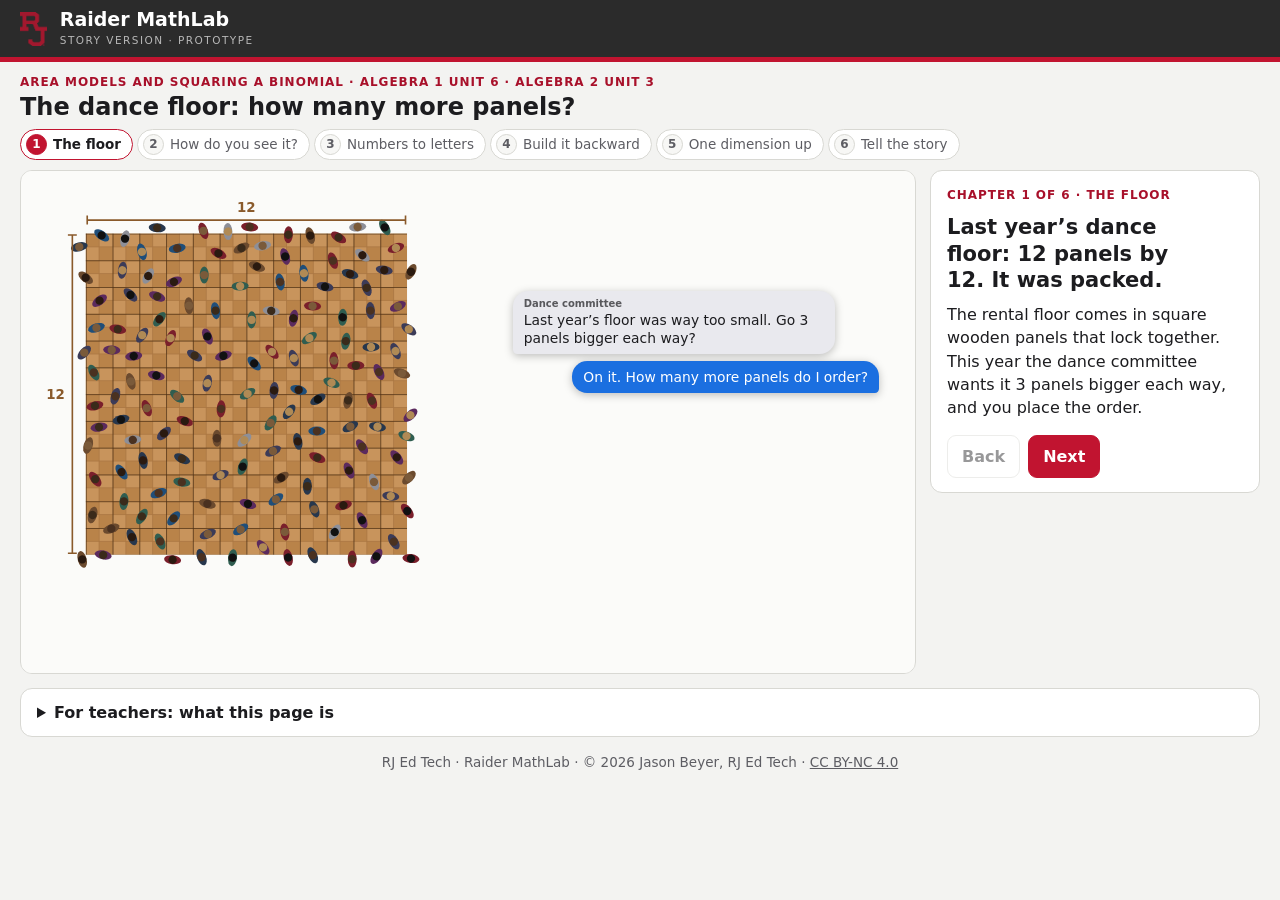
==== areamodel-story.html @ a3653771 "Add story-version pilots: Pond day and The dance floor Two standalone pages beside the current tools" ====
<!DOCTYPE html>
<html lang="en">
<head>
<meta charset="utf-8">
<meta name="viewport" content="width=device-width, initial-scale=1">
<title>Dance Floor Story</title>
<style>
:root{
  /* Layout: one 16:9 picture that fills the screen, a narrow story column beside it.
     The picture carries the lesson; everything around it stays quiet. */
  --bg:#f3f3f1; --card:#ffffff; --card2:#f7f7f5; --fg:#1c1c1f; --muted:#5d5d63; --line:#d8d8d3;
  --rj:#C11430; --rj-ink:#a8102a; --focus:#1f6feb; --good:#1b7339;
  --paper:#fbfbf9; --grid:#e6e6e0; --axis:#6b6b72; --future:#eceeeb;
  --curve:#C11430; --slide:#1b5fc4; --stretch:#b45309; --guess:#a8178f; --ghost:#85858d;
  --dot:#12344d; --dotfill:#bfe3f2; --strip:#e9eef7;
  --font:"Segoe UI",system-ui,-apple-system,Roboto,"Helvetica Neue",Arial,sans-serif;
  --math:"Cambria Math","STIX Two Math","Latin Modern Math",Cambria,Georgia,serif;
}
@media (prefers-color-scheme: dark){
  :root:not([data-theme="light"]){
    color-scheme:dark;
    --bg:#15161a; --card:#1d1f24; --card2:#24272d; --fg:#ececef; --muted:#a2a2aa; --line:#353840;
    --rj-ink:#ed516a; --focus:#6ea8ff; --good:#5cc27f;
    --paper:#191b20; --grid:#2b2e35; --axis:#9a9aa2; --future:#22262c;
    --curve:#ed516a; --slide:#6ea8ff; --stretch:#f2a94c; --guess:#ec74da; --ghost:#8d8d96;
    --dot:#d6ebf4; --dotfill:#2a6f8f; --strip:#1f2a3b;
  }
}
:root[data-theme="dark"]{
  color-scheme:dark;
  --bg:#15161a; --card:#1d1f24; --card2:#24272d; --fg:#ececef; --muted:#a2a2aa; --line:#353840;
  --rj-ink:#ed516a; --focus:#6ea8ff; --good:#5cc27f;
  --paper:#191b20; --grid:#2b2e35; --axis:#9a9aa2; --future:#22262c;
  --curve:#ed516a; --slide:#6ea8ff; --stretch:#f2a94c; --guess:#ec74da; --ghost:#8d8d96;
  --dot:#d6ebf4; --dotfill:#2a6f8f; --strip:#1f2a3b;
}
*{box-sizing:border-box}
[hidden]{display:none!important}
html,body{margin:0}
body{background:var(--bg);color:var(--fg);font:16px/1.45 var(--font);-webkit-text-size-adjust:100%}
button,input,select,textarea{font:inherit;color:inherit}
:focus-visible{outline:3px solid var(--focus);outline-offset:2px}

.mast{background:#2b2b2b;border-bottom:5px solid var(--rj);color:#fff}
.mast-in{max-width:1560px;margin:0 auto;padding:9px 20px;display:flex;align-items:center;gap:13px}
.rjmark{height:34px;width:auto;display:block}
.mast h1{font-size:19px;line-height:1.1;margin:0;font-weight:700}
.mast .tag{margin:3px 0 0;color:#b8b8b8;font-size:10.5px;letter-spacing:.14em;text-transform:uppercase}

.wrap{max-width:1560px;margin:0 auto;padding:12px 20px 40px}
.head{display:flex;flex-wrap:wrap;align-items:flex-end;justify-content:space-between;gap:8px 24px;margin-bottom:10px}
.eyebrow{margin:0;color:var(--rj-ink);font-size:12px;font-weight:700;letter-spacing:.08em;text-transform:uppercase}
.head h2{margin:2px 0 0;font-size:24px;line-height:1.15;text-wrap:balance}
.chs{list-style:none;margin:0;padding:0;display:flex;flex-wrap:wrap;gap:4px}
.chs button{border:1px solid var(--line);background:var(--card);border-radius:999px;padding:4px 11px 4px 5px;font-size:13.5px;color:var(--muted);cursor:pointer;display:flex;align-items:center;gap:6px}
.chs button .n{display:inline-grid;place-items:center;width:21px;height:21px;border-radius:50%;background:var(--card2);border:1px solid var(--line);font-size:12px;font-weight:700;font-variant-numeric:tabular-nums}
.chs button.done{color:var(--fg)}
.chs button.done .n{background:var(--fg);color:var(--card);border-color:var(--fg)}
.chs button.on{border-color:var(--rj);color:var(--fg);font-weight:700}
.chs button.on .n{background:var(--rj);border-color:var(--rj);color:#fff}

.lay{display:grid;grid-template-columns:minmax(0,1fr) 330px;gap:14px;align-items:start}
.stage{position:relative;container-type:inline-size;aspect-ratio:16/9;width:100%;justify-self:center;background:var(--paper);border:1px solid var(--line);border-radius:12px;overflow:hidden}
#svg{display:block;width:100%;height:100%;font-family:var(--font);user-select:none;-webkit-user-select:none}

.panel{background:var(--card);border:1px solid var(--line);border-radius:12px;padding:16px 16px 14px;display:flex;flex-direction:column;gap:10px;min-height:300px}
.kicker{margin:0;font-size:12px;font-weight:700;letter-spacing:.08em;text-transform:uppercase;color:var(--rj-ink)}
.cap{margin:0;font-size:21px;line-height:1.25;font-weight:700;text-wrap:balance}
.sub{margin:0;font-size:16px;color:var(--fg)}
.sub q{quotes:"\201C" "\201D";font-style:italic}
.sub .term{font-weight:700}
.muted{color:var(--muted)}
.room{margin:0;font-size:14px;color:var(--muted);border-top:1px dashed var(--line);padding-top:9px}
.room b{color:var(--fg)}
.ctl{display:flex;flex-wrap:wrap;gap:8px;align-items:center}
.nav{display:flex;gap:8px;margin-top:auto;padding-top:6px}
.btn{border:1px solid var(--line);background:var(--card);border-radius:9px;padding:9px 14px;font-weight:600;cursor:pointer;min-height:42px}
.btn:hover{border-color:var(--muted)}
.btn.primary{background:var(--rj);border-color:var(--rj);color:#fff}
.btn.primary:hover{background:#a8102a}
.btn[disabled]{opacity:.45;cursor:default}
.btn.sm{padding:6px 11px;min-height:36px;font-size:14.5px;font-weight:500}
.btn.pick{display:flex;align-items:center;gap:8px;text-align:left}
.btn.pick.on{border-color:var(--fg);box-shadow:inset 0 0 0 1px var(--fg)}
.btn.pick .ck{color:var(--good);font-weight:700}
.btn.shape{flex-direction:column;gap:2px;padding:7px 9px;font-size:13.5px;font-weight:500;min-width:88px;align-items:center}
.btn.shape svg{width:54px;height:34px;display:block}
.btn.shape svg path{fill:none;stroke:var(--fg);stroke-width:2.4;stroke-linecap:round;stroke-linejoin:round}
.btn.shape.bad{opacity:.55}
.btn.shape.good{border-color:var(--good);box-shadow:inset 0 0 0 1px var(--good)}
.ans{display:flex;gap:8px;align-items:center;flex-wrap:wrap}
.ans input{width:104px;padding:9px 10px;border:1px solid var(--line);border-radius:9px;background:var(--card2);font-size:18px;font-variant-numeric:tabular-nums}
.fb{margin:0;font-weight:600}
.fb.ok{color:var(--good)} .fb.no{color:var(--rj-ink)}
.chips{display:flex;flex-direction:column;gap:5px;margin:0;padding:0;list-style:none;font-size:15px;font-variant-numeric:tabular-nums}
.chips li{display:flex;align-items:center;gap:8px}
.chips i{width:12px;height:12px;border-radius:50%;flex:none}
.chips b{margin-left:auto}

.eq{position:absolute;right:2.2%;top:3.4%;background:var(--card);border:1px solid var(--line);border-radius:12px;padding:.5em .9em .45em;box-shadow:0 2px 10px rgba(0,0,0,.08);font-size:clamp(15px,2.05cqw,32px);max-width:44%}
.eq .f{font-family:var(--math);font-size:1.5em;line-height:1.3;white-space:nowrap;font-variant-numeric:tabular-nums}
.eq .f i{font-style:italic}
.eq .f b{font-weight:700;font-style:normal}
.eq .ph{color:var(--slide)} .eq .pa{color:var(--stretch)} .eq .pk{color:var(--guess)}
.eq .rad{position:relative;display:inline-block;padding-left:.62em;margin-left:.1em}
.eq .rs{position:absolute;left:0;top:0;width:.66em;height:100%;overflow:visible}
.eq .ri{display:inline-block;border-top:.07em solid currentColor;padding:.05em .14em 0 .1em;line-height:1.12}
.eq .lg{display:flex;flex-wrap:wrap;gap:.2em .9em;font-size:.56em;font-weight:600;margin-top:.15em}
.eq .lg span{display:flex;align-items:center;gap:.4em}
.eq .lg i{width:.75em;height:.75em;border-radius:2px;display:block}

.chat{position:absolute;left:24%;top:5%;width:38%;display:flex;flex-direction:column;gap:.5em;font-size:clamp(13px,1.55cqw,22px)}
.chat p{margin:0;padding:.5em .8em;border-radius:1.1em;max-width:88%;line-height:1.3;box-shadow:0 2px 8px rgba(0,0,0,.25)}
.chat .them{background:#e9e9ee;color:#1c1c1f;align-self:flex-start;border-bottom-left-radius:.3em}
.chat .you{background:#1b6fe0;color:#fff;align-self:flex-end;border-bottom-right-radius:.3em}
.chat small{display:block;font-size:.72em;opacity:.7;font-weight:600}

/* picture */
.paper{fill:var(--paper)}
.grid line{stroke:var(--grid);stroke-width:1}
.axis{stroke:var(--axis);stroke-width:2;fill:none}
.future{fill:var(--future)}
.t{fill:var(--fg)} .tm{fill:var(--muted)} .tb{font-weight:700}
.f12{font-size:calc(12px*var(--k))} .f13{font-size:calc(13px*var(--k))} .f14{font-size:calc(14px*var(--k))}
.f15{font-size:calc(15px*var(--k))} .f16{font-size:calc(16px*var(--k))} .f18{font-size:calc(18px*var(--k))}
.f20{font-size:calc(20px*var(--k))} .f24{font-size:calc(24px*var(--k))}
.num{font-variant-numeric:tabular-nums}
.need{stroke:var(--fg);stroke-width:2;stroke-dasharray:9 7;fill:none}
.curve{fill:none;stroke:var(--curve);stroke-width:4.5;stroke-linecap:round;stroke-linejoin:round}
.ghostc{fill:none;stroke:var(--ghost);stroke-width:2.5;stroke-dasharray:3 7;stroke-linecap:round}
.user{fill:none;stroke:var(--guess);stroke-width:4;stroke-linecap:round;stroke-linejoin:round}
.user.dim{stroke-width:3;stroke-dasharray:2 8}
.rulerl{fill:none;stroke:var(--fg);stroke-width:2.5;stroke-dasharray:10 6}
.c-slide{stroke:var(--slide);fill:var(--slide)} .c-stretch{stroke:var(--stretch);fill:var(--stretch)}
.c-curve{stroke:var(--curve);fill:var(--curve)} .c-guess{stroke:var(--guess);fill:var(--guess)} .c-fg{stroke:var(--fg);fill:var(--fg)}
.c-good{stroke:var(--good);fill:var(--good)} .c-ghost{stroke:var(--ghost);fill:var(--ghost)}
.nofill{fill:none} .nostroke{stroke:none}
.halo{paint-order:stroke;stroke:var(--paper);stroke-width:5px;stroke-linejoin:round}
.dot{fill:var(--dotfill);stroke:var(--dot);stroke-width:3}
.strip{fill:var(--strip);stroke:var(--slide);stroke-width:1.5}
.core{fill:#cfeaf6;stroke:#5fa3c2;stroke-width:2}
.boxbg{fill:var(--card);stroke:var(--line);stroke-width:1.5}
.handle{cursor:grab;touch-action:none}
.handle:active{cursor:grabbing}
.handle .hit{fill:transparent}
.handle .knob{stroke:#fff;stroke-width:3}
.handle .gl{fill:none;stroke:#fff;stroke-width:2.6;stroke-linecap:round;stroke-linejoin:round}
.handle .pulse{fill:none;stroke-width:3;opacity:.55;transform-box:fill-box;transform-origin:center;animation:pulse 1.6s ease-out infinite}
.handle.used .pulse{display:none}
.handle:focus-visible{outline:none}
.handle:focus-visible .knob{stroke:var(--focus);stroke-width:5}
@keyframes pulse{from{transform:scale(.7);opacity:.7}to{transform:scale(1.9);opacity:0}}
#drawPad{fill:transparent;touch-action:none;cursor:crosshair}
@media (prefers-reduced-motion: reduce){.handle .pulse{animation:none}}

.story{margin-top:14px;background:var(--card);border:1px solid var(--line);border-radius:12px;padding:16px}
.story h3{margin:0 0 4px;font-size:20px}
.story .lead{margin:0 0 12px;color:var(--muted)}
.frames{display:grid;grid-template-columns:repeat(4,minmax(0,1fr));gap:12px}
.frame{border:1px solid var(--line);border-radius:10px;background:var(--card2);padding:10px;display:flex;flex-direction:column;gap:8px}
.frame svg{width:100%;height:auto;display:block;background:var(--paper);border-radius:6px;border:1px solid var(--line)}
.frame p{margin:0;font-size:16px;line-height:1.9}
.frame .no{font-size:12px;font-weight:700;letter-spacing:.08em;text-transform:uppercase;color:var(--rj-ink);line-height:1.2}
.frame select,.frame input{border:0;border-bottom:2px solid var(--muted);background:transparent;padding:1px 4px;border-radius:4px 4px 0 0;max-width:100%}
.frame select{padding-right:2px}
.frame input[type=text]{width:100%}
.frame input.n{width:4.2em;text-align:center;font-variant-numeric:tabular-nums}
.frame .okk{border-bottom-color:var(--good)}
.last{margin:12px 0 0;font-size:16px;line-height:1.9}
.last input{border:0;border-bottom:2px solid var(--muted);background:transparent;padding:1px 4px;width:min(100%,30em)}
.last select{border:0;border-bottom:2px solid var(--muted);background:transparent;padding:1px 4px}
.srow{display:flex;flex-wrap:wrap;gap:10px;align-items:center;margin-top:14px}
#copyOut{width:100%;min-height:150px;margin-top:10px;border:1px solid var(--line);border-radius:8px;background:var(--card2);padding:10px;font-size:15px}

.turn{display:none;margin:8px 0 0;font-size:14px;color:var(--muted)}
.teach{margin-top:14px;background:var(--card);border:1px solid var(--line);border-radius:12px;padding:12px 16px}
.teach summary{font-weight:700;cursor:pointer}
.teach h4{margin:14px 0 4px;font-size:16px}
.teach p,.teach li{max-width:72ch}
.teach ul{margin:4px 0;padding-left:20px}
.foot{margin:16px 0 0;color:var(--muted);font-size:13.5px;text-align:center}
.foot a{color:inherit}

@media (max-width:1020px){
  .lay{grid-template-columns:1fr}
  .panel{min-height:0}
  .frames{grid-template-columns:repeat(2,minmax(0,1fr))}
}
@media (max-width:640px){
  .wrap{padding:10px 16px 32px}
  .head h2{font-size:20px}
  .chs button{padding:3px} .chs button .l{display:none}
  .cap{font-size:19px}
  .frames{grid-template-columns:1fr}
  .eq{right:1.5%;top:2.5%;font-size:clamp(9px,2.7cqw,20px);padding:.35em .6em;max-width:60%}
  .turn{display:block!important}
  .chat{left:20%;width:62%;font-size:13px}
}

:root{--violet:#6d4bd1;--wood:#8a5a2b}
@media (prefers-color-scheme: dark){:root:not([data-theme="light"]){--violet:#a892ff;--wood:#dba76d}}
:root[data-theme="dark"]{--violet:#a892ff;--wood:#dba76d}
.c-wood{stroke:var(--wood);fill:var(--wood)}
.sw{width:40px;height:40px;border-radius:10px;border:2px solid var(--line);cursor:pointer;padding:0}
.sw.on{outline:3px solid var(--fg);outline-offset:2px}
.miss{list-style:none;margin:0;padding:0;display:flex;flex-direction:column;gap:7px}
.miss li{display:flex;gap:9px;align-items:flex-start}
.miss li.done{color:var(--muted)} .miss li.now{font-weight:700}
.miss .bx{width:21px;height:21px;border:2px solid var(--muted);border-radius:5px;flex:none;display:grid;place-items:center;font-size:14px;font-weight:700;color:var(--good);margin-top:1px}
.eq .f2{font-family:var(--math);font-size:1.02em;color:var(--muted);white-space:nowrap;margin-top:.1em;font-variant-numeric:tabular-nums}
.eq .f2 b{font-weight:700}
.eq button.term{font:inherit;background:none;border:0;border-bottom:.08em dashed currentColor;padding:0 .06em;cursor:pointer;border-radius:.15em}
.eq button.term.on{background:color-mix(in srgb,currentColor 20%,transparent)}
.eq .c1{color:var(--slide)} .eq .c2{color:var(--stretch)} .eq .c3{color:var(--good)} .eq .c4{color:var(--violet)} .eq .cw{color:var(--wood)}
.eq sup{font-size:.62em}
.rng{width:100%;display:block;margin-top:4px}
.ans label{display:flex;align-items:center;gap:8px}
[data-p]{cursor:pointer}
.chat{left:55%;width:41%;top:24%}
@media (max-width:640px){.chat{left:30%;width:66%;top:4%}}
</style>
</head>
<body>
<header class="mast"><div class="mast-in">
  <img class="rjmark" alt="RJ" src="[data-uri]">
  <div><h1>Raider MathLab</h1><p class="tag">Story version · prototype</p></div>
</div></header>
<main class="wrap">
  <div class="head">
    <div>
      <p class="eyebrow">Area models and squaring a binomial · Algebra 1 Unit 6 · Algebra 2 Unit 3</p>
      <h2>The dance floor: how many more panels?</h2>
    </div>
    <ol class="chs" id="chs" aria-label="Chapters"></ol>
  </div>
  <div class="lay" id="lay">
    <div class="stage" id="stage">
      <svg id="svg" viewBox="0 0 1200 675" style="--k:1" role="img" aria-label="A square dance floor made of panels, seen from above. It grows, and you color, cut and rebuild it."></svg>
      <div class="eq" id="eq" hidden></div>
      <div class="chat" id="chat" hidden></div>
    </div>
    <aside class="panel" id="panel" aria-live="polite"></aside>
  </div>
  <p class="turn">Built for a laptop or a projector. On a phone, turn it sideways for a bigger picture.</p>
  <section class="story" id="story" hidden></section>
  <details class="teach">
    <summary>For teachers: what this page is</summary>
    <h4>One idea, shown</h4>
    <p>A prototype of a different way to build a MathLab tool. It covers one idea: a squared binomial is a real square made of four pieces, (<i>x</i> + <i>a</i>)&sup2; = <i>x</i>&sup2; + 2<i>ax</i> + <i>a</i>&sup2;. It is meant to sit beside your lesson, before or after it. It does not replace the lesson.</p>
    <h4>What students do</h4>
    <ul>
      <li><b>Guess, and see the guess on the floor.</b> An order of 9 covers only the corner.</li>
      <li><b>Count it their own way.</b> They color the gap in chunks and the page writes their number sentence. Then they see four other colorings of the same gap. It is a version of the well-known border problem, set on a dance floor.</li>
      <li><b>Move the picture, watch the equation.</b> They drag <i>x</i> and <i>a</i>; every term in the formula is a piece they can tap.</li>
      <li><b>Build it backward.</b> They drag six strips onto a square, find the hole, and complete the square.</li>
      <li><b>One dimension up.</b> They pull apart (<i>x</i> + <i>a</i>)&sup3; and count 1, 3, 3, 1.</li>
      <li><b>Tell the story</b> and copy it into Canvas.</li>
    </ul>
    <h4>Ways to use it</h4>
    <ul>
      <li><b>Projected:</b> the chapter buttons jump anywhere. The "In class" lines are short prompts for the room.</li>
      <li><b>On laptops:</b> about 12 minutes, alone or in pairs.</li>
      <li><b>Homework or catching up:</b> students paste their story into a Canvas text entry.</li>
    </ul>
    <h4>What it leaves out</h4>
    <p>Unequal growth, (<i>x</i> + <i>a</i>)(<i>x</i> + <i>b</i>), negative terms, and factoring trinomials that are not perfect squares. The floor is counted in panels, so there are no prices or measurements to check. The current tool covers those: <a href="https://rjedtech.github.io/Raider-MathLab/#areamodel">rjedtech.github.io/Raider-MathLab/#areamodel</a>.</p>
  </details>
  <p class="foot">RJ Ed Tech · Raider MathLab · &copy; 2026 Jason Beyer, RJ Ed Tech · <a href="https://creativecommons.org/licenses/by-nc/4.0/">CC BY-NC 4.0</a></p>
</main>
<script>
(function(){
'use strict';
/* ---------- helpers ---------- */
const $=id=>document.getElementById(id);
const svg=$('svg'),stage=$('stage'),panel=$('panel'),eqEl=$('eq'),chatEl=$('chat'),storyEl=$('story');
const clamp=(x,a,b)=>Math.max(a,Math.min(b,x)),lerp=(a,b,t)=>a+(b-a)*t;
const easeIO=t=>t<.5?2*t*t:1-Math.pow(-2*t+2,2)/2,easeOut=t=>1-Math.pow(1-t,3);
const esc=s=>String(s).replace(/[&<>"]/g,c=>({'&':'&amp;','<':'&lt;','>':'&gt;','"':'&quot;'}[c]));
const tx=(x,y,s,cls,anchor,extra)=>`<text x="${(+x).toFixed(1)}" y="${(+y).toFixed(1)}" class="${cls||'t f15'}"${anchor?` text-anchor="${anchor}"`:''}${extra||''}>${s}</text>`;
const RM=window.matchMedia&&matchMedia('(prefers-reduced-motion: reduce)').matches;
function rnd(seed){let s=seed;return()=>((s=(s*1664525+1013904223)%4294967296)/4294967296);}

/* ---------- the model ---------- */
const OX=86,OY=84,X0=12,A0=3,N0=X0+A0,GAPN=N0*N0-X0*X0;      /* 81 */
const GAP=[];for(let r=0;r<N0;r++)for(let c=0;c<N0;c++)if(c>=X0||r>=X0)GAP.push([c,r]);
const GIDX={};GAP.forEach((g,i)=>GIDX[g[1]*N0+g[0]]=i);
const COLS=['','var(--slide)','var(--stretch)','var(--good)','var(--violet)'],CCLS=['','c1','c2','c3','c4'];
const S={beat:0,reached:0,x:X0,a:A0,cell:36,people:1,grow:0,
  guess:null,guessT:0,
  paint:new Array(GAPN).fill(0),color:1,order:[],typedOK:false,mine:'',
  view:null,viewT:1,seen:{},pick:null,
  hot:null,m:[false,false,false],xLo:99,xHi:0,
  sel:{},trapDone:false,
  r:0,bm:0,drag:null,holeOK:false,holeT:0,buildDone:false,tenOK:false,tenT:0,
  explode:0,cubeOK:false,busy:false};
const BEATS=[{id:'last',ch:0},{id:'bigger',ch:0},{id:'count',ch:1},{id:'others',ch:1},{id:'pick',ch:1},
  {id:'letters',ch:2},{id:'trap',ch:2},{id:'build',ch:3},{id:'ten',ch:3},{id:'cube',ch:4},{id:'story',ch:5}];
const CH=['The floor','How do you see it?','Numbers to letters','Build it backward','One dimension up','Tell the story'];
const B={};BEATS.forEach((b,i)=>B[b.id]=i);
let GEN=0;
function animate(ms,fn,ease){const g=GEN;ease=ease||easeIO;return new Promise(res=>{
  if(RM||ms<=0){fn(1);render();return res(true);}
  const t0=performance.now();
  (function f(now){if(g!==GEN)return res(false);const t=clamp(((now||performance.now())-t0)/ms,0,1);fn(ease(t));render();if(t<1)requestAnimationFrame(f);else res(true);})(t0);});}
const wait=ms=>animate(ms,()=>{});
const PX=n=>OX+n*S.cell,PY=n=>OY+n*S.cell;

/* ---------- views: four ways to count the same gap ---------- */
const VIEWS={
  strips:{name:'Strips and a corner',q:'Two strips of 3 by 12, and the 3 by 3 corner.',sent:'<b class="c1">36</b> + <b class="c3">36</b> + <b class="c2">9</b> = 81',plain:'36 + 36 + 9'},
  minus:{name:'Big square minus small',q:'The whole new floor, take away the old one.',sent:'<b class="c4">225</b> − <b class="cw">144</b> = 81',plain:'225 − 144'},
  long:{name:'Two long strips',q:'One strip the full 15 long, one strip 12 long.',sent:'<b class="c3">45</b> + <b class="c1">36</b> = 81',plain:'45 + 36'},
  rings:{name:'Three L-shaped rings',q:'Each ring wraps the last one and is 2 panels longer.',sent:'<b class="c1">25</b> + <b class="c3">27</b> + <b class="c2">29</b> = 81',plain:'25 + 27 + 29'}};

/* ---------- static frame ---------- */
let K=1,compact=false,PEOPLE='';
function build(){
  const r=rnd(11),pts=[],shirts=['#27374d','#7a1f2b','#2f5d50','#3b3b58','#6b4a2e','#8d8f98','#1f4e79','#5b2a5e'],hair=['#2a1a10','#4a3120','#111','#7a5a3a','#b08a55','#3a2a1a'];
  let tries=0;while(pts.length<150&&tries<9000){tries++;const x=-0.25+r()*12.5,y=-0.25+r()*12.5;if(pts.every(p=>(p[0]-x)**2+(p[1]-y)**2>0.62))pts.push([x,y,Math.floor(r()*8),Math.floor(r()*6),r()*180]);}
  PEOPLE=pts.map(p=>`<g transform="translate(${(OX+p[0]*36).toFixed(1)},${(OY+p[1]*36).toFixed(1)}) rotate(${p[4].toFixed(0)})"><ellipse rx="11.5" ry="6" fill="${shirts[p[2]]}"/><circle r="5.6" fill="${hair[p[3]]}"/></g>`).join('');
  svg.innerHTML=`<defs><pattern id="pWood" patternUnits="userSpaceOnUse"></pattern><pattern id="pGrid" patternUnits="userSpaceOnUse"></pattern>
   <pattern id="pHatch" patternUnits="userSpaceOnUse" width="10" height="10" patternTransform="rotate(45)"><rect width="4" height="10" fill="var(--fg)" opacity=".5"/></pattern></defs>
  <rect class="paper" width="1200" height="675"/>
  <g id="floor"></g><g id="side"></g><g id="cube"></g><g id="top"></g><g id="handles"></g>`;
  const hg=$('handles');
  const mk=(id,cls,label,glyph)=>{const g=document.createElementNS('http://www.w3.org/2000/svg','g');g.setAttribute('id',id);g.setAttribute('class','handle');g.setAttribute('tabindex','0');g.setAttribute('role','slider');g.setAttribute('aria-label',label);
    g.innerHTML=`<circle class="hit" r="32"/><circle class="pulse ${cls}" r="15"/><circle class="knob ${cls}" r="15"/><path class="gl" d="${glyph}"/>`;hg.appendChild(g);return g;};
  mk('hX','c-wood','Change x, the side of the old floor. Left and right arrow keys.','M-8 0H8M-8 0l4 -4M-8 0l4 4M8 0l-4 -4M8 0l-4 4');
  mk('hA','c-slide','Change a, how much the floor grows. Left and right arrow keys.','M-6 -6L6 6M-6 -6h6M-6 -6v6M6 6h-6M6 6v-6');
  bind();
}
function patterns(){const c=S.cell,h=c/2;
  const pw=$('pWood'),pg=$('pGrid');[pw,pg].forEach(p=>{p.setAttribute('x',OX);p.setAttribute('y',OY);p.setAttribute('width',c);p.setAttribute('height',c);});
  pw.innerHTML=`<rect width="${c}" height="${c}" fill="#c8945c"/><rect width="${h}" height="${h}" fill="#b98349"/><rect x="${h}" y="${h}" width="${h}" height="${h}" fill="#b98349"/><path d="M${h} 0V${c}M0 ${h}H${c}" stroke="#a87440" stroke-width="1"/><path d="M0 0H${c}M0 0V${c}" stroke="#6f451d" stroke-width="1.8" fill="none"/>`;
  pg.innerHTML=`<path d="M0 0H${c}M0 0V${c}" stroke="#000" stroke-opacity=".38" stroke-width="1.5" fill="none"/>`;}
/* a block of panels: wood under a color wash, seams on top */
function piece(c0,r0,w,h,col,o){o=o||{};const x=PX(c0),y=PY(r0),W=w*S.cell,H=h*S.cell,op=o.op==null?1:o.op;
  return `<g opacity="${op}"${o.attr||''}><rect x="${x}" y="${y}" width="${W}" height="${H}" fill="url(#pWood)"/>${col?`<rect x="${x}" y="${y}" width="${W}" height="${H}" fill="${col}" opacity="${o.wash||.62}"/>`:''}<rect x="${x}" y="${y}" width="${W}" height="${H}" fill="url(#pGrid)"/>${o.hot?`<rect x="${x+2}" y="${y+2}" width="${W-4}" height="${H-4}" fill="none" stroke="var(--fg)" stroke-width="4"/>`:''}</g>`;}
function pill(cx,cy,s,o){o=o||{};const fs=(o.s||16)*K,w=(String(s).replace(/<[^>]+>/g,'').length*fs*.6+fs*1.1),h=fs*1.75;
  return `<g pointer-events="none"><rect x="${cx-w/2}" y="${cy-h/2}" width="${w}" height="${h}" rx="${h/2}" fill="var(--card)" stroke="${o.c||'var(--fg)'}" stroke-width="2"/><text x="${cx}" y="${cy+fs*.35}" text-anchor="middle" style="font-size:${fs}px" class="tb num" fill="${o.c||'var(--fg)'}">${s}</text></g>`;}
function dims(x,a,o){o=o||{};const c=S.cell,y=OY-18,xl=OX-18;let s='';
  const seg=(x0,x1,lab,col)=>`<path d="M${x0+2} ${y}H${x1-2}M${x0+2} ${y-6}v12M${x1-2} ${y-6}v12" stroke="${col}" stroke-width="2.2" fill="none"/>`+tx((x0+x1)/2,y-11,lab,'f18 tb num','middle',` fill="${col}"`);
  const segv=(y0,y1,lab,col)=>`<path d="M${xl} ${y0+2}V${y1-2}M${xl-6} ${y0+2}h12M${xl-6} ${y1-2}h12" stroke="${col}" stroke-width="2.2" fill="none"/>`+tx(xl-10,(y0+y1)/2+6,lab,'f18 tb num','end',` fill="${col}"`);
  s+=seg(PX(0),PX(x),o.lx||x,'var(--wood)')+segv(PY(0),PY(x),o.lx||x,'var(--wood)');
  if(a>0.01){s+=seg(PX(x),PX(x+a),o.la||('+'+a),o.ca||'var(--slide)');if(o.lb!==null)s+=segv(PY(x),PY(x+(o.b==null?a:o.b)),o.lb||o.la||('+'+a),o.cb||o.ca||'var(--slide)');}
  return s;}

/* ---------- render ---------- */
function render(){
  const b=S.beat,c=S.cell,x=S.x,a=S.a;patterns();
  let f='',side='',top='';
  const showFloor=b!==B.cube;
  if(showFloor){
    /* the old floor */
    const hotSq=S.hot==='sq'||S.sel.sq;
    if(b!==B.others||S.view!=='minus')f+=piece(0,0,x,x,null,{hot:hotSq,attr:' data-p="sq"'});
    if(b===B.last)f+=`<g opacity="${S.people}">${PEOPLE}</g>`;
    /* the bigger outline */
    if(b>=B.bigger&&b<B.build){const n=x+a*S.grow;f+=`<rect x="${OX}" y="${OY}" width="${n*c}" height="${n*c}" fill="none" stroke="var(--rj-ink)" stroke-width="3" stroke-dasharray="10 7"/>`;}
    if(b===B.bigger){
      const N=S.guess||0,show=Math.floor(S.guessT*Math.min(N,GAPN)),ord=fillOrder(N);let g='';
      for(let i=0;i<show;i++){const q=ord[i];g+=`<rect x="${PX(q[0])+1.5}" y="${PY(q[1])+1.5}" width="${c-3}" height="${c-3}" rx="3" fill="var(--guess)" opacity=".85"/>`;}
      f+=g;if(S.guess!=null&&S.guessT>=1){if(N>GAPN)side+=tx(690,360,`${N-GAPN} panels left over`,'c-guess nostroke f20 tb')+tx(690,388,'stacked against the wall','tm f15');
        side+=tx(690,300,`Your order: ${N} panels`,'c-guess nostroke f24 tb');}
      top+=dims(x,a*S.grow>0.5?a:0);
    }
    if(b===B.count){let g='';GAP.forEach((q,i)=>{const col=S.paint[i];g+=`<rect x="${PX(q[0])+1.5}" y="${PY(q[1])+1.5}" width="${c-3}" height="${c-3}" rx="3" fill="${col?COLS[col]:'var(--card2)'}" stroke="${col?'none':'var(--line)'}" stroke-width="1.5" opacity="${col?.9:1}"/>`;});f+=g;top+=dims(x,a);}
    if(b===B.others||b===B.pick){const v=b===B.pick?(S.pick&&VIEWS[S.pick]?S.pick:null):S.view,T=b===B.pick?1:S.viewT;
      if(v==='strips'){f+=piece(12,0,3,12,COLS[1],{op:T})+piece(0,12,12,3,COLS[3],{op:T})+piece(12,12,3,3,COLS[2],{op:T});if(T>=1)f+=pill(PX(13.5),PY(6),'3 × 12 = 36',{c:COLS[1],s:14})+pill(PX(6),PY(13.5),'12 × 3 = 36',{c:COLS[3]})+pill(PX(13.5),PY(13.5),'3 × 3 = 9',{c:COLS[2],s:13});}
      else if(v==='minus'){f+=piece(0,0,15,15,COLS[4],{op:T,wash:.5});const lift=T*10;f+=`<g transform="translate(${-lift},${-lift})"><rect x="${OX}" y="${OY}" width="${12*c}" height="${12*c}" fill="url(#pWood)" stroke="var(--fg)" stroke-width="3"/></g>`;if(T>=1)f+=pill(PX(6)-10,PY(6)-10,'take away 12 × 12 = 144',{c:'var(--wood)'})+pill(PX(8),PY(13.5),'all of it: 15 × 15 = 225',{c:COLS[4]});}
      else if(v==='long'){f+=piece(12,0,3,15,COLS[3],{op:T})+piece(0,12,12,3,COLS[1],{op:T});if(T>=1)f+=pill(PX(13.5),PY(7.5),'3 × 15 = 45',{c:COLS[3],s:14})+pill(PX(6),PY(13.5),'12 × 3 = 36',{c:COLS[1]});}
      else if(v==='rings'){[1,3,2].forEach((ci,k)=>{const n=12+k;f+=piece(n,0,1,n+1,COLS[ci],{op:T})+piece(0,n,n,1,COLS[ci],{op:T});});if(T>=1)f+=pill(PX(4),PY(12.5),'25',{c:COLS[1],s:14})+pill(PX(6.5),PY(13.5),'27',{c:COLS[3],s:14})+pill(PX(9),PY(14.5),'29',{c:COLS[2],s:14});}
      else{f+=`<rect x="${PX(12)}" y="${OY}" width="${3*c}" height="${15*c}" fill="var(--card2)"/><rect x="${OX}" y="${PY(12)}" width="${12*c}" height="${3*c}" fill="var(--card2)"/>`;}
      top+=dims(x,a);
    }
    if(b===B.letters||b===B.trap||b===B.story){
      const sr=S.hot==='strips'||S.sel.sr,sb=S.hot==='strips'||S.sel.sb,co=S.hot==='corner'||S.sel.co,miss=b===B.letters&&S.m[0]&&S.m[1];
      f+=piece(x,0,a,x,COLS[1],{hot:sr,attr:' data-p="sr"'})+piece(0,x,x,a,COLS[1],{hot:sb,attr:' data-p="sb"'})+piece(x,x,a,a,COLS[2],{hot:co,attr:' data-p="co"'});
      if(miss)f+=`<rect x="${PX(x)}" y="${OY}" width="${a*c}" height="${x*c}" fill="url(#pHatch)" pointer-events="none"/><rect x="${OX}" y="${PY(x)}" width="${x*c}" height="${a*c}" fill="url(#pHatch)" pointer-events="none"/>`;
      const L=b!==B.trap||S.trapDone;
      f+=pill(PX(x/2),PY(x/2),b===B.story?`x² = ${x*x}`:`x² = ${x*x}`,{c:'var(--wood)',s:17});
      if(L){if(a*c>(compact?999:52))f+=pill(PX(x+a/2),PY(x*0.24),`${a*x}`,{c:COLS[1],s:15});f+=pill(PX(x/2),PY(x+a/2),`a·x = ${a*x}`,{c:COLS[1],s:a*c<40?12:15});
        f+=pill(PX(x+a/2),PY(x+a/2),a*c>70?`a² = ${a*a}`:`${a*a}`,{c:COLS[2],s:a*c<40?12:15});}
      top+=dims(x,a,{lx:`x = ${x}`,la:`a = ${a}`});
      if(b===B.letters){const tot=(x+a)*(x+a),bx=690,by=392,bw=470,sc=bw/361,w1=x*x*sc,w2=2*a*x*sc,w3=a*a*sc;
        side+=tx(bx,by-34,'All the panels, in a row','t f15 tb')+`<rect x="${bx}" y="${by}" width="${w1}" height="34" fill="url(#pWood)"/><rect x="${bx}" y="${by}" width="${w1}" height="34" fill="none" stroke="var(--wood)" stroke-width="2"/>
          <rect x="${bx+w1}" y="${by}" width="${w2}" height="34" fill="var(--slide)" opacity=".8"/><rect x="${bx+w1+w2}" y="${by}" width="${w3}" height="34" fill="var(--stretch)"/>`
          +tx(bx+w1/2,by+56,`x² = ${x*x}`,'f15 tb num','middle',' fill="var(--wood)"')+tx(bx+w1+w2/2,by-9,`2·a·x = ${2*a*x}`,'f15 tb num','middle',' fill="var(--slide)"')+tx(bx+w1+w2+w3/2+4,by+56,`a² = ${a*a}`,'f15 tb num','middle',' fill="var(--stretch)"')
          +tx(bx,by+92,`${tot} panels in all`,'tm f15 num');
        if(miss)side+=`<rect x="${bx+w1}" y="${by}" width="${w2}" height="34" fill="url(#pHatch)"/>`+tx(bx,by+124,`The corner-only shortcut misses the striped part:`,'t f15')+tx(bx,by+146,`${2*a*x} of the ${2*a*x+a*a} new panels.`,'t f15 tb num');}
    }
    if(b===B.build||b===B.ten){
      const ten=b===B.ten,n=ten?10:6,r=ten?(S.tenOK?5:0):S.r,bm=ten?(S.tenOK?5:0):S.bm,T=ten?S.tenT:1;
      for(let i=0;i<r;i++)f+=piece(12+i,0,1,12,COLS[1],{op:T,attr:` data-strip="r" style="cursor:grab"`});
      for(let i=0;i<bm;i++)f+=piece(0,12+i,12,1,COLS[1],{op:T,attr:` data-strip="b" style="cursor:grab"`});
      if(r>0&&bm>0){const filled=ten?S.tenOK:S.holeOK,ft=ten?S.tenT:S.holeT;
        f+=`<rect x="${PX(12)}" y="${PY(12)}" width="${r*c}" height="${bm*c}" fill="var(--card2)" stroke="var(--stretch)" stroke-width="3" stroke-dasharray="7 5"/>`;
        if(filled)f+=piece(12,12,r,bm,COLS[2],{op:ft})+(ft>=1?pill(PX(12+r/2),PY(12+bm/2),`${r*bm}`,{c:COLS[2],s:15}):'');
        else if(r===bm)f+=tx(PX(12+r/2),PY(12+bm/2)+7,'?','f24 tb','middle',' fill="var(--stretch)"');}
      top+=dims(12,r,{lx:'x',la:r?`+ ${r}`:'',b:bm,lb:bm?`+ ${bm}`:null});if(!r&&bm)top+=tx(OX-28,PY(12+bm/2)+6,`+ ${bm}`,'f18 tb num','end',' fill="var(--slide)"');
      f+=pill(PX(6),PY(6),'x²',{c:'var(--wood)',s:20});
      /* the rack */
      const left=ten?(S.tenOK?0:10):n-S.r-S.bm-(S.drag&&S.drag.from==='rack'?1:0),rx=726,ry=250,rc=ten?26:30;
      if(left>0){side+=tx(rx,ry-16,ten?'10 strips, each 1 by x':`Strips on the truck: ${Math.max(0,left)} of 6`,'t f15 tb');
        for(let i=0;i<left;i++)side+=`<g data-strip="rack" style="cursor:grab"><rect x="${rx}" y="${ry+i*(rc+6)}" width="${12*c}" height="${c-2}" fill="url(#pWood)" /><rect x="${rx}" y="${ry+i*(rc+6)}" width="${12*c}" height="${c-2}" fill="var(--slide)" opacity=".62"/><rect x="${rx}" y="${ry+i*(rc+6)}" width="${12*c}" height="${c-2}" fill="none" stroke="var(--fg)" stroke-opacity=".4" stroke-width="1.5"/></g>`;}
      if(S.drag){const d=S.drag,vert=d.zone==='r';side+=`<g pointer-events="none" opacity=".85"><rect x="${d.x-(vert?c/2:6*c)}" y="${d.y-(vert?6*c:c/2)}" width="${vert?c:12*c}" height="${vert?12*c:c}" fill="var(--slide)" stroke="var(--fg)" stroke-width="2"/></g>`;}
    }
    if(b===B.story)side+='';
    if(b===B.last)top+=dims(12,0);
  }
  $('floor').innerHTML=f;$('side').innerHTML=side;$('top').innerHTML=top;
  $('cube').innerHTML=b===B.cube?cubeSVG():'';
  /* handles */
  const hx=$('hX'),ha=$('hA'),on=b===B.letters;
  hx.style.display=on?'':'none';ha.style.display=on?'':'none';
  hx.setAttribute('transform',`translate(${PX(x)},${PY(x/2)})`);ha.setAttribute('transform',`translate(${PX(x+a)},${PY(x+a)})`);
  hx.setAttribute('aria-valuetext','x = '+x);ha.setAttribute('aria-valuetext','a = '+a);
  svg.style.touchAction=(b===B.count||b===B.build)?'none':'';
  /* equation card */
  const h=eqHTML();eqEl.hidden=!h;if(h&&eqEl._h!==h){eqEl.innerHTML=h;eqEl._h=h;}
}
function fillOrder(N){const o=[];const add=(c0,c1,r0,r1)=>{for(let r=r0;r<r1;r++)for(let c=c0;c<c1;c++)o.push([c,r]);};
  if(N===9)add(12,15,12,15);else if(N===36){add(12,15,0,12);}else if(N===72){add(12,15,0,12);add(0,12,12,15);}
  const seen={};o.forEach(q=>seen[q[1]*15+q[0]]=1);const rest=[];for(let r=0;r<15;r++)for(let c=12;c<15;c++)rest.push([c,r]);for(let r=12;r<15;r++)for(let c=0;c<12;c++)rest.push([c,r]);
  rest.forEach(q=>{if(!seen[q[1]*15+q[0]])o.push(q);});return o;}
function mySentence(){const cnt=[0,0,0,0,0];S.paint.forEach(v=>cnt[v]++);const parts=S.order.filter(c=>cnt[c]>0);const tot=GAPN-cnt[0];
  return {html:parts.map(c=>`<b class="${CCLS[c]}">${cnt[c]}</b>`).join(' + '),plain:parts.map(c=>cnt[c]).join(' + '),tot,parts:parts.length};}
function eqHTML(){
  const b=S.beat,x=S.x,a=S.a,T=(k,s,cls)=>`<button type="button" class="term ${cls||''} ${S.hot===k?'on':''}" data-term="${k}">${s}</button>`;
  if(b===B.count){const m=mySentence();if(!m.tot)return `<div class="f">? = ?</div><div class="lg"><span>your number sentence builds here</span></div>`;
    return `<div class="f">${m.html}${m.tot===GAPN?' = 81':''}</div><div class="lg"><span>${m.tot===GAPN?'your number sentence':`${m.tot} colored, ${GAPN-m.tot} to go`}</span></div>`;}
  if(b===B.others&&S.view)return `<div class="f">${VIEWS[S.view].sent}</div><div class="lg"><span>${VIEWS[S.view].name.toLowerCase()}</span></div>`;
  if(b===B.pick)return `<div class="f2" style="font-size:1.15em;color:var(--fg);line-height:1.5">${Object.keys(VIEWS).map(k=>VIEWS[k].sent).join('<br>')}</div><div class="lg"><span>four sentences, one number</span></div>`;
  if(b===B.letters||b===B.story)return `<div class="f">(<i>x</i> + <i>a</i>)<sup>2</sup> = ${T('sq','<i>x</i><sup>2</sup>','cw')} + ${T('strips','2·<i>a</i>·<i>x</i>','c1')} + ${T('corner','<i>a</i><sup>2</sup>','c2')}</div>
    <div class="f2">(${x} + ${a})<sup>2</sup> = <b class="cw">${x*x}</b> + <b class="c1">${2*a*x}</b> + <b class="c2">${a*a}</b> = ${(x+a)*(x+a)}</div><div class="lg"><span>tap a term to find it on the floor</span></div>`;
  if(b===B.trap)return S.trapDone?`<div class="f">(<i>x</i> + 3)<sup>2</sup> = <b class="cw"><i>x</i><sup>2</sup></b> + <b class="c1">6<i>x</i></b> + <b class="c2">9</b></div><div class="lg"><span>a perfect square trinomial</span></div>`
    :`<div class="f">(<i>x</i> + 3)<sup>2</sup> = <i>x</i><sup>2</sup> + 9 <span style="color:var(--rj-ink)">?</span></div><div class="lg"><span>a friend's shortcut</span></div>`;
  if(b===B.build){const sq=S.r===3&&S.bm===3;return `<div class="f"><b class="cw"><i>x</i><sup>2</sup></b> + <b class="c1">6<i>x</i></b> + <b class="c2">${S.holeOK?'9':'?'}</b>${sq?` = (<i>x</i> + 3)<sup>2</sup>`:''}</div><div class="lg"><span>${S.holeOK?'the square is complete':sq?'a square with a hole':'one section and six strips'}</span></div>`;}
  if(b===B.ten)return `<div class="f"><b class="cw"><i>x</i><sup>2</sup></b> + <b class="c1">10<i>x</i></b> + <b class="c2">${S.tenOK?'25':'?'}</b> = (<i>x</i> + ${S.tenOK?'5':'?'})<sup>2</sup></div><div class="lg"><span>${S.tenOK?'half of 10, then squared':'ten strips this time'}</span></div>`;
  if(b===B.cube)return S.cubeOK?`<div class="f" style="font-size:1.2em">(<i>x</i> + <i>a</i>)<sup>3</sup> = <b class="cw"><i>x</i><sup>3</sup></b> + <b class="c1">3<i>x</i><sup>2</sup><i>a</i></b> + <b class="c2">3<i>xa</i><sup>2</sup></b> + <b class="c3"><i>a</i><sup>3</sup></b></div><div class="lg"><span>1, 3, 3, 1</span></div>`
    :`<div class="f">(<i>x</i> + <i>a</i>)<sup>3</sup> = ?</div><div class="lg"><span>a cube with side x + a</span></div>`;
  return '';
}
/* ---------- the cube ---------- */
function cubeSVG(){
  const u=46,xs=3*u,as=1*u,e=S.explode*112,cx=380,cy=338;
  const P=(X,Y,Z)=>[cx+(X-Y)*.866,cy+(X+Y)*.5-Z];
  const seg=i=>i?[xs+e,xs+e+as]:[0,xs];
  const boxes=[];for(let i=0;i<2;i++)for(let j=0;j<2;j++)for(let k=0;k<2;k++)boxes.push({i,j,k,n:i+j+k});
  boxes.sort((p,q)=>p.n-q.n);
  const fills=[['#d9a873','#b98349','#9a6a36'],['#6fa3ee','#2f6fd0','#1b4f9e'],['#f0b860','#c9790f','#9a5a06'],['#69c48a','#1f8a48','#14632f']];
  let s='';
  boxes.forEach(bx=>{const [x0,x1]=seg(bx.i),[y0,y1]=seg(bx.j),[z0,z1]=seg(bx.k),F=fills[bx.n];
    const poly=(pts,fill)=>`<polygon points="${pts.map(p=>p[0].toFixed(1)+','+p[1].toFixed(1)).join(' ')}" fill="${fill}" stroke="#2a1a0c" stroke-opacity=".55" stroke-width="1.6" stroke-linejoin="round"/>`;
    s+=poly([P(x0,y0,z1),P(x1,y0,z1),P(x1,y1,z1),P(x0,y1,z1)],F[0])+poly([P(x1,y0,z0),P(x1,y1,z0),P(x1,y1,z1),P(x1,y0,z1)],F[1])+poly([P(x0,y1,z0),P(x1,y1,z0),P(x1,y1,z1),P(x0,y1,z1)],F[2]);});
  /* edge labels on the front bottom edges */
  const a1=P(xs+e+as,0,0),a2=P(xs+e+as,xs,0),a3=P(xs+e+as,xs+e,0),a4=P(xs+e+as,xs+e+as,0);
  s+=tx((a1[0]+a2[0])/2+16,(a1[1]+a2[1])/2+24,'x','f24 tb','middle',' fill="var(--wood)" font-style="italic"')+tx((a3[0]+a4[0])/2+16,(a3[1]+a4[1])/2+24,'a','f24 tb','middle',' fill="var(--slide)" font-style="italic"');
  /* legend */
  const lx=760,ly=300,rows=[['big cube','x by x by x',0,S.cubeOK?1:'?'],['flat slabs','x by x by a',1,S.cubeOK?3:'?'],['thin rods','x by a by a',2,S.cubeOK?3:'?'],['small cube','a by a by a',3,S.cubeOK?1:'?']];
  s+=tx(lx,ly-22,'The pieces','t f18 tb');
  rows.forEach((r,i)=>{const y=ly+i*48;s+=`<rect x="${lx}" y="${y}" width="30" height="30" rx="5" fill="${fills[r[2]][1]}" stroke="#2a1a0c" stroke-opacity=".5"/>`+tx(lx+44,y+15,r[0],'t f16 tb')+tx(lx+44,y+33,r[1],'tm f13')+tx(lx+250,y+25,r[3],'t f24 tb num','middle');});
  if(S.cubeOK){s+=tx(lx,ly+232,'Square: 1, 2, 1','t f16 num')+tx(lx,ly+258,'Cube: 1, 3, 3, 1','t f16 tb num');}
  return s;
}

/* ---------- beats ---------- */
function canon(i){
  S.x=X0;S.a=A0;S.cell=(i>=B.letters&&i<=B.ten)?29:36;if(i===B.build||i===B.ten)S.cell=i===B.ten?30:30;
  S.people=i===B.last?1:0;S.grow=i>B.bigger?1:0;S.guessT=(i===B.bigger&&S.guess!=null)?1:0;
  S.view=null;S.viewT=1;S.hot=null;S.sel={};S.drag=null;S.busy=false;
  if(i===B.build){if(S.buildDone){S.r=3;S.bm=3;S.holeOK=true;S.holeT=1;}else{S.r=0;S.bm=0;S.holeOK=false;S.holeT=0;}}
  if(i===B.ten)S.tenT=S.tenOK?1:0;
  S.explode=0;
}
function go(i){i=clamp(i,0,BEATS.length-1);GEN++;const from=S.beat;S.beat=i;S.reached=Math.max(S.reached,i);canon(i);
  chatEl.hidden=!(i===B.last||i===B.story);storyEl.hidden=i!==B.story;
  if(i===B.last)chatEl.innerHTML=`<p class="them"><small>Dance committee</small>Last year’s floor was way too small. Go 3 panels bigger each way?</p><p class="you">On it. How many more panels do I order?</p>`;
  if(i===B.story)buildStory();
  chapters();ui();render();
  if(i===B.bigger&&S.guess==null){S.grow=0;animate(1100,t=>{S.grow=t;});}else if(i===B.bigger)S.grow=1,render();
  if(i===B.story&&from!==i)setTimeout(()=>{try{storyEl.scrollIntoView({behavior:RM?'auto':'smooth',block:'nearest'});}catch(e){}},300);}
async function placeOrder(n){GEN++;const g=GEN;S.guess=n;S.grow=1;S.guessT=0;S.busy=true;ui();
  await animate(Math.min(2600,400+Math.min(n,GAPN)*30),t=>{S.guessT=t;},t=>t);S.guessT=1;S.busy=false;if(g===GEN){ui();render();}}
async function showView(v){GEN++;const g=GEN;S.view=v;S.seen[v]=1;S.viewT=0;ui();if(!await animate(900,t=>{S.viewT=t;}))return;if(g===GEN)render();}
async function fillHole(){GEN++;S.holeOK=true;S.holeT=0;ui();await animate(900,t=>{S.holeT=t;});S.holeT=1;S.buildDone=true;ui();render();}
async function doTen(){GEN++;S.tenOK=true;S.tenT=0;ui();await animate(1200,t=>{S.tenT=t;});S.tenT=1;ui();render();}
function checkMissions(){const x=S.x,a=S.a;let ch=false;
  if(!S.m[0]&&a*a===16){S.m[0]=true;ch=true;}
  else if(S.m[0]&&!S.m[1]&&a*x===40){S.m[1]=true;ch=true;S.xLo=99;S.xHi=0;}
  else if(S.m[0]&&S.m[1]&&!S.m[2]){if(a===3){S.xLo=Math.min(S.xLo,x);S.xHi=Math.max(S.xHi,x);if(S.xLo<=7&&S.xHi>=13){S.m[2]=true;ch=true;}}else{S.xLo=99;S.xHi=0;}}
  if(ch)ui();}

/* ---------- the story column ---------- */
function chapters(){const cur=BEATS[S.beat].ch,rc=BEATS[S.reached].ch;
  $('chs').innerHTML=CH.map((c,i)=>`<li><button type="button" data-ch="${i}" class="${i===cur?'on':i<=rc?'done':''}" ${i===cur?'aria-current="step"':''}><span class="n">${i+1}</span><span class="l">${c}</span></button></li>`).join('');}
$('chs').addEventListener('click',e=>{const t=e.target.closest('button[data-ch]');if(!t)return;go(BEATS.findIndex(b=>b.ch===+t.dataset.ch));});
function ui(){
  const b=S.beat,ch=BEATS[b].ch;let cap='',sub='',ctl='',room='',ok=true,nextL='Next';
  switch(BEATS[b].id){
  case 'last':cap='Last year’s dance floor: 12 panels by 12. It was packed.';sub='The rental floor comes in square wooden panels that lock together. This year the dance committee wants it 3 panels bigger each way, and you place the order.';break;
  case 'bigger':cap='12 by 12 becomes 15 by 15. How many more panels do you order?';
    if(S.guess==null){sub='Go with your gut. Your order goes straight onto the floor.';ctl=`<form class="ans" data-form="guess"><label for="gIn" class="muted">More panels:</label><input id="gIn" inputmode="numeric" autocomplete="off"><button class="btn primary" type="submit">Place my order</button></form><p class="fb" id="gFb"></p>`;ok=false;}
    else if(S.busy){sub='Your panels are going down.';ok=false;}
    else{const n=S.guess;sub=n<GAPN?`Your ${n} panels are down, and there is still bare gym floor inside the dashed line.`:n===GAPN?'Your order fills the gap exactly. Now see how other people count it.':'The gap is full, and you paid for panels you did not need.';
      if(n===9)sub+=' Three more each way felt like 3 × 3.';if(n===6)sub+=' Three and three felt like 6.';}
    break;
  case 'count':{const m=mySentence(),done=m.tot===GAPN||S.typedOK;cap=done?'That is your way of seeing it.':'Take your order back off. Count the gap your own way.';
    sub=done?(m.tot===GAPN?`Your number sentence: <b>${m.plain} = 81</b>. Keep it. Next, see how four other people colored the same gap.`:'81 panels. Next, see how four other people colored the same gap.'):'No counting one by one. Pick a color and drag across a chunk you can count fast, like a strip. Change color for the next chunk. Your number sentence builds on the picture.';
    ctl=[1,2,3,4].map(c=>`<button type="button" class="sw ${S.color===c?'on':''}" data-act="color" data-v="${c}" style="background:${COLS[c]}" aria-label="color ${c}" aria-pressed="${S.color===c}"></button>`).join('')
      +`<button class="btn sm" data-act="fillrest" ${m.tot&&m.tot<GAPN?'':'disabled'}>Fill the rest with this color</button><button class="btn sm" data-act="clearp" ${m.tot?'':'disabled'}>Clear</button>`
      +(done?'':`<form class="ans" data-form="typed" style="flex-basis:100%"><label for="tIn" class="muted">Or type your count:</label><input id="tIn" inputmode="numeric" autocomplete="off" style="width:84px"><button class="btn sm" type="submit">Check</button></form><p class="fb" id="tFb"></p>`);
    ok=done;room='<b>In class:</b> color yours on paper first, then compare number sentences with a neighbor.';break;}
  case 'others':cap='Four people colored the same gap.';sub=S.view?`<q>${VIEWS[S.view].q}</q> ${VIEWS[S.view].plain} = 81.`:'Tap each one to see what they saw.';
    ctl=Object.keys(VIEWS).map(v=>`<button class="btn pick ${S.view===v?'on':''}" data-act="view" data-v="${v}">${VIEWS[v].name}${S.seen[v]?'<span class="ck" aria-label="seen">✓</span>':''}</button>`).join('');
    ok=Object.keys(VIEWS).every(v=>S.seen[v]);room='<b>In class:</b> whose number sentence matches each one?';break;
  case 'pick':cap='Which is closest to how you saw it?';sub=S.pick?'Four different sentences, one number. Nobody recounted. That is what an equals sign means: different ways of seeing the same amount.':'Pick one. You will come back to it at the end.';
    ctl=Object.keys(VIEWS).map(v=>`<button class="btn pick ${S.pick===v?'on':''}" data-act="pickv" data-v="${v}" aria-pressed="${S.pick===v}">${VIEWS[v].name}</button>`).join('')+`<button class="btn pick ${S.pick==='own'?'on':''}" data-act="pickv" data-v="own" aria-pressed="${S.pick==='own'}">Mine was different</button>`;ok=!!S.pick;break;
  case 'letters':{const all=S.m.every(Boolean),now=S.m.indexOf(false);cap=all?'The strips grow with the floor. The corner never does.':'Now the floor can be any size: x panels on a side, grown by a.';
    const ms=['Drag the blue handle until the corner is 16 panels.','Now make each strip 40 panels.','Set a to 3. Then drag x from 6 all the way to 14 and watch which pieces change.'];
    sub=`<ul class="miss">${ms.map((t,i)=>`<li class="${S.m[i]?'done':i===now?'now':''}"><span class="bx">${S.m[i]?'✓':''}</span><span>${t}</span></li>`).join('')}</ul>`
      +(all?'<p style="margin:10px 0 0">So skipping the strips costs more on a bigger floor. On a 14-by-14 floor it misses 84 of 93 new panels.</p>':'<p class="muted" style="margin:10px 0 0;font-size:14.5px">Wood handle changes x. Blue handle changes a. The equation follows the floor.</p>');
    ctl=all?'':`<button class="btn sm" data-act="showm">Stuck? Show me</button>`;ok=all;room='<b>In class:</b> before each drag, predict which pieces will change.';break;}
  case 'trap':cap=S.trapDone?'The two strips. That is the 6x.':'A friend writes (x + 3)² = x² + 9. Tap the pieces they left out.';
    sub=S.trapDone?'Each strip is 3 by x, and there are two: 3x + 3x = 6x. So (x + 3)² = x² + 6x + 9. Three terms that make a perfect square: a <span class="term">perfect square trinomial</span>.':'Their x² is the old floor and their 9 is the corner. Tap what is missing on the picture.';
    ctl=S.trapDone?'':`<button class="btn sm" data-act="showtrap">Stuck? Show me</button>`;ok=S.trapDone;break;
  case 'build':{const n=S.r+S.bm,sq=S.r===3&&S.bm===3;
    cap=S.holeOK?'9 panels complete the square.':sq?'A square, with a hole in the corner.':'Run it backward. The truck brings one 12-by-12 section and 6 strips. Build a square floor.';
    sub=S.holeOK?'x² + 6x was not a square until you added 9. Then it is (x + 3)².':sq?'15 across and 15 down. How many single panels fill the hole?':n<6?`Drag each strip onto the right side or the bottom of the big section. ${n} of 6 placed.`:`${12+S.r} across and ${12+S.bm} down. Not a square yet. Drag a strip to the other side.`;
    ctl=S.holeOK?'':sq?`<form class="ans" data-form="hole"><label for="hIn" class="muted">Single panels:</label><input id="hIn" inputmode="numeric" autocomplete="off" style="width:84px"><button class="btn primary" type="submit">Fill it</button></form><p class="fb" id="hFb"></p>`
      :`<button class="btn sm" data-act="addr" ${n<6?'':'disabled'}>Strip to the right</button><button class="btn sm" data-act="addb" ${n<6?'':'disabled'}>Strip to the bottom</button><button class="btn sm" data-act="resetb" ${n?'':'disabled'}>Take them back</button>`;
    ok=S.holeOK;break;}
  case 'ten':cap=S.tenOK?'Half the strips on each side. The corner is that half, squared.':'Same truck, 10 strips this time.';
    sub=S.tenOK?'x² + 10x + 25 = (x + 5)². Your class calls this move <span class="term">completing the square</span>: you add the corner that makes it one.':'Plan it before you build it.';
    ctl=S.tenOK?'':`<form class="ans" data-form="ten" style="flex-direction:column;align-items:flex-start"><label>Strips on each side <input id="t1" inputmode="numeric" autocomplete="off" style="width:70px"></label><label>Single panels for the corner <input id="t2" inputmode="numeric" autocomplete="off" style="width:70px"></label><button class="btn primary" type="submit">Build it</button></form><p class="fb" id="nFb"></p>`;ok=S.tenOK;break;
  case 'cube':cap=S.cubeOK?'A square splits 1, 2, 1. A cube splits 1, 3, 3, 1.':'One dimension up: the same cut, made in a cube.';
    sub=S.cubeOK?'One big cube, three slabs, three rods, one small cube. You will meet that pattern again in Algebra 2 as <span class="term">Pascal’s triangle</span>.':'This is (x + a)³: a cube with side x + a. Pull it apart, then count the pieces.';
    ctl=`<label style="flex-basis:100%">Pull it apart<input class="rng" id="expl" type="range" min="0" max="100" value="${Math.round(S.explode*100)}"></label>`+(S.cubeOK?'':`<form class="ans" data-form="cube"><label>Flat slabs <input id="c1" inputmode="numeric" autocomplete="off" style="width:60px"></label><label>Thin rods <input id="c2" inputmode="numeric" autocomplete="off" style="width:60px"></label><button class="btn primary" type="submit">Check</button></form><p class="fb" id="cFb"></p>`);
    ok=S.cubeOK;nextL='Tell the story';break;
  case 'story':cap='Now tell the story of the math.';sub='Fill the gaps below in your own words. Your answer to the committee appears on the picture.';room='<b>In class:</b> tell your story to a partner without looking at the screen.';ok=false;break;
  }
  panel.innerHTML=`<p class="kicker">Chapter ${ch+1} of ${CH.length} · ${CH[ch]}</p><p class="cap">${cap}</p><div class="sub">${sub}</div>${ctl?`<div class="ctl">${ctl}</div>`:''}${room?`<p class="room">${room}</p>`:''}
    <div class="nav"><button class="btn" data-act="back" ${b===0?'disabled':''}>Back</button>${b<BEATS.length-1?`<button class="btn ${ok?'primary':''}" data-act="next" ${ok?'':'disabled'}>${nextL}</button>`:`<button class="btn" data-act="restart">Start over</button>`}</div>`;
}
panel.addEventListener('click',e=>{const t=e.target.closest('[data-act]');if(!t||t.disabled)return;const a=t.dataset.act,v=t.dataset.v;
  if(a==='next')go(S.beat+1);else if(a==='back')go(S.beat-1);
  else if(a==='restart'){Object.assign(S,{guess:null,paint:new Array(GAPN).fill(0),order:[],typedOK:false,seen:{},pick:null,m:[false,false,false],trapDone:false,buildDone:false,holeOK:false,tenOK:false,cubeOK:false,reached:0});go(0);}
  else if(a==='color'){S.color=+v;ui();}
  else if(a==='clearp'){S.paint.fill(0);S.order=[];ui();render();}
  else if(a==='fillrest'){if(S.order.indexOf(S.color)<0)S.order.push(S.color);for(let i=0;i<GAPN;i++)if(!S.paint[i])S.paint[i]=S.color;ui();render();}
  else if(a==='view')showView(v);else if(a==='pickv'){S.pick=v;ui();render();}
  else if(a==='showm'){const i=S.m.indexOf(false);GEN++;if(i===0){S.a=4;}else if(i===1){S.x=10;S.a=4;}else{S.a=3;S.xLo=6;S.xHi=14;const g=GEN;S.x=6;animate(2600,t=>{S.x=Math.round(lerp(6,14,t));},t=>t).then(()=>{if(g===GEN){S.m[2]=true;ui();render();}});}checkMissions();render();}
  else if(a==='showtrap'){S.sel={sr:1,sb:1};S.trapDone=true;ui();render();}
  else if(a==='addr'){if(S.r+S.bm<6){S.r++;ui();render();}}else if(a==='addb'){if(S.r+S.bm<6){S.bm++;ui();render();}}else if(a==='resetb'){S.r=0;S.bm=0;ui();render();}});
panel.addEventListener('input',e=>{if(e.target.id==='expl'){S.explode=e.target.value/100;render();}});
panel.addEventListener('submit',e=>{e.preventDefault();const f=e.target.dataset.form,num=id=>{const n=$(id);return n?parseFloat(String(n.value).replace(',','.')):NaN;},fb=(id,s)=>{const n=$(id);if(n){n.className='fb no';n.textContent=s;}};
  if(f==='guess'){const n=num('gIn');if(!isFinite(n)||n<0||n>400||n!==Math.round(n))return fb('gFb','Type a whole number of panels.');placeOrder(n);}
  if(f==='typed'){const n=num('tIn');if(n===GAPN){S.typedOK=true;ui();}else fb('tFb',n===9?'That is only the corner. Look at the two long strips.':n===72?'That is the two strips. What about the corner?':'Not yet. Color it in chunks and let the picture add them.');}
  if(f==='hole'){const n=num('hIn');if(n===9)fillHole();else fb('hFb',n===3?'The hole is 3 panels each way. How many panels is that?':n===6?'The hole is 3 by 3, not 3 + 3.':'Look at the dashed hole: 3 across and 3 down.');}
  if(f==='ten'){const p=num('t1'),q=num('t2');if(p===5&&q===25)doTen();else fb('nFb',p!==5?'A square needs the same number of strips on each side. Split the 10 evenly.':q===10?'The corner is 5 by 5. Multiply, don’t add.':'The corner is as wide as the strips on one side and as tall as the strips on the other.');}
  if(f==='cube'){const p=num('c1'),q=num('c2');if(p===3&&q===3){S.cubeOK=true;if(S.explode<.6)animate(700,t=>{S.explode=lerp(S.explode,1,t);});ui();render();}else fb('cFb',S.explode<.5?'Pull it further apart so you can see every piece.':'Blue pieces are the flat slabs. Orange pieces are the thin rods. Count again.');}});
eqEl.addEventListener('click',e=>{const t=e.target.closest('[data-term]');if(!t)return;S.hot=S.hot===t.dataset.term?null:t.dataset.term;eqEl._h=null;render();});

/* ---------- pointer work ---------- */
function pt(e){const p=svg.createSVGPoint();p.x=e.clientX;p.y=e.clientY;return p.matrixTransform(svg.getScreenCTM().inverse());}
function bind(){
  const drag=(n,move)=>{let on=false;
    n.addEventListener('pointerdown',e=>{if(e.button)return;on=true;GEN++;n.classList.add('used');try{n.setPointerCapture(e.pointerId);}catch(_){}e.preventDefault();});
    n.addEventListener('pointermove',e=>{if(!on)return;move(pt(e));checkMissions();render();});
    const up=()=>{on=false;};n.addEventListener('pointerup',up);n.addEventListener('pointercancel',up);};
  drag($('hX'),q=>{S.x=clamp(Math.round((q.x-OX)/S.cell),6,14);});
  drag($('hA'),q=>{S.a=clamp(Math.round(((q.x-OX)+(q.y-OY))/2/S.cell)-S.x,1,5);});
  $('hX').addEventListener('keydown',e=>{if(e.key!=='ArrowLeft'&&e.key!=='ArrowRight')return;e.preventDefault();GEN++;S.x=clamp(S.x+(e.key==='ArrowRight'?1:-1),6,14);checkMissions();render();});
  $('hA').addEventListener('keydown',e=>{if(e.key!=='ArrowLeft'&&e.key!=='ArrowRight')return;e.preventDefault();GEN++;S.a=clamp(S.a+(e.key==='ArrowRight'?1:-1),1,5);checkMissions();render();});
  /* painting, piece taps, strip dragging */
  let painting=false;
  const paintAt=e=>{const q=pt(e),c=Math.floor((q.x-OX)/S.cell),r=Math.floor((q.y-OY)/S.cell);if(c<0||r<0||c>=N0||r>=N0)return;const i=GIDX[r*N0+c];if(i==null)return;
    if(S.paint[i]!==S.color){S.paint[i]=S.color;if(S.order.indexOf(S.color)<0)S.order.push(S.color);render();}};
  const zone=q=>{const ex=OX+12*S.cell,ey=OY+12*S.cell;if(q.x>700)return 'rack';const inR=q.x>ex-12&&q.y<ey+20,inB=q.y>ey-12&&q.x<ex+20;
    if(inR&&inB)return (q.x-ex)>(q.y-ey)?'r':'b';return inR?'r':inB?'b':(q.x>ex&&q.y>ey?((q.x-ex)>(q.y-ey)?'r':'b'):'rack');};
  svg.addEventListener('pointerdown',e=>{if(e.button)return;const b=S.beat;
    if(b===B.count){painting=true;paintAt(e);e.preventDefault();return;}
    if(b===B.build&&!S.holeOK){const t=e.target.closest('[data-strip]');if(!t)return;const from=t.dataset.strip,q=pt(e);if(from==='r')S.r--;if(from==='b')S.bm--;S.drag={from,x:q.x,y:q.y,zone:zone(q)};e.preventDefault();render();return;}
    if(b===B.trap&&!S.trapDone){const t=e.target.closest('[data-p]');if(!t)return;const k=t.dataset.p;S.sel[k]=!S.sel[k];if(S.sel.sr&&S.sel.sb&&!S.sel.co&&!S.sel.sq){S.trapDone=true;ui();}render();return;}
    if(b===B.letters||b===B.story){const t=e.target.closest('[data-p]');if(!t)return;const k={sq:'sq',sr:'strips',sb:'strips',co:'corner'}[t.dataset.p];S.hot=S.hot===k?null:k;eqEl._h=null;render();}});
  window.addEventListener('pointermove',e=>{if(painting&&S.beat===B.count){paintAt(e);return;}if(S.drag){const q=pt(e);S.drag.x=q.x;S.drag.y=q.y;S.drag.zone=zone(q);render();}});
  const up=()=>{if(painting){painting=false;ui();}if(S.drag){const z=S.drag.zone;S.drag=null;if(z==='r'&&S.r+S.bm<6)S.r++;else if(z==='b'&&S.r+S.bm<6)S.bm++;ui();render();}};
  window.addEventListener('pointerup',up);window.addEventListener('pointercancel',up);
}
document.addEventListener('keydown',e=>{if(e.target.closest('input,select,textarea,button,.handle'))return;
  if(e.key==='ArrowRight'){const n=panel.querySelector('[data-act=next]');if(n&&!n.disabled)go(S.beat+1);}else if(e.key==='ArrowLeft'&&S.beat>0)go(S.beat-1);});

/* ---------- tell the story ---------- */
const ST={};
function mini(kind){const c=7,ox=22,oy=14,R=(x,y,w,h,fill,ex)=>`<rect x="${ox+x*c}" y="${oy+y*c}" width="${w*c}" height="${h*c}" fill="${fill}" ${ex||''}/>`;let s='';
  const wood='#c8945c',st='stroke="#6f451d" stroke-width="1"';
  if(kind===0)s=R(0,0,12,12,wood,st)+R(0,0,15,15,'none','stroke="var(--rj-ink)" stroke-width="1.6" stroke-dasharray="5 3"')+`<text x="170" y="62" font-size="13" font-weight="700" fill="var(--guess)">${S.guess==null?'?':S.guess}</text><text x="170" y="78" font-size="10" fill="var(--muted)">my gut</text>`;
  if(kind===1){s=R(0,0,12,12,wood,st);GAP.forEach((q,i)=>{s+=R(q[0],q[1],1,1,S.paint[i]?COLS[S.paint[i]]:'var(--slide)','stroke="var(--paper)" stroke-width=".5"');});}
  if(kind===2)s=R(0,0,12,12,wood,st)+R(12,0,3,12,'var(--slide)',st)+R(0,12,12,3,'var(--slide)',st)+R(12,12,3,3,'var(--stretch)',st)+`<text x="${ox+6*c}" y="${oy+6*c+5}" font-size="14" font-weight="700" text-anchor="middle" fill="#2a1a0c" font-style="italic">x²</text><text x="170" y="52" font-size="12" font-weight="700" fill="var(--slide)">2ax</text><text x="170" y="112" font-size="12" font-weight="700" fill="var(--stretch)">a²</text>`;
  if(kind===3)s=R(0,0,12,12,wood,st)+[0,1,2].map(i=>R(12+i,0,1,12,'var(--slide)',st)+R(0,12+i,12,1,'var(--slide)',st)).join('')+R(12,12,3,3,'none','stroke="var(--stretch)" stroke-width="1.6" stroke-dasharray="4 3"')+`<text x="${ox+13.5*c}" y="${oy+13.5*c+5}" font-size="13" font-weight="700" text-anchor="middle" fill="var(--stretch)">?</text>`;
  return `<svg viewBox="0 0 240 135" aria-hidden="true">${s}</svg>`;}
function buildStory(){
  const sel=(id,opts)=>`<select id="${id}" aria-label="choose"><option value="">choose…</option>${opts.map(o=>`<option${ST[id]===o?' selected':''}>${o}</option>`).join('')}</select>`;
  const txt=(id,ph)=>`<input type="text" id="${id}" placeholder="${ph}" value="${esc(ST[id]||'')}" aria-label="${ph}">`;
  const num=(id,w)=>`<input class="n" id="${id}" inputmode="decimal" value="${esc(ST[id]||'')}" aria-label="number"${w?` style="width:${w}"`:''}>`;
  if(S.guess!=null&&!ST.s_guess)ST.s_guess=String(S.guess);const m=mySentence();if(m.tot===GAPN&&!ST.s_sent)ST.s_sent=m.plain;
  const first={strips:'strips and a corner',minus:'big square minus small',long:'two long strips',rings:'three L-shaped rings',own:'my own way'}[S.pick]||'';if(first&&!ST.s_first)ST.s_first=first;
  storyEl.innerHTML=`<h3>The story of the floor</h3><p class="lead">Four frames. Fill each gap, then read it out loud. If it sounds like a story, you understand the math.</p>
  <div class="frames">
   <div class="frame">${mini(0)}<p class="no">1 · The gut</p><p>The floor grew from 12 by 12 to 15 by 15. My first guess was ${num('s_guess')} more panels. It really takes ${num('s_real')}.</p></div>
   <div class="frame">${mini(1)}<p class="no">2 · How I saw it</p><p>I counted the gap as ${txt('s_sent','your number sentence')} Someone else saw ${sel('s_other',['36 + 36 + 9','225 − 144','45 + 36','25 + 27 + 29'])}, and both make 81 because ${txt('s_why','why are they equal?')}</p></div>
   <div class="frame">${mini(2)}<p class="no">3 · In letters</p><p>(x + a)² = x² + ${sel('s_mid',['a²','2ax','ax','2a'])} + a². The piece people forget is ${sel('s_forget',['the old floor','the two strips','the corner'])}, and it gets ${sel('s_grow',['bigger','smaller','no different'])} when the floor is bigger.</p></div>
   <div class="frame">${mini(3)}<p class="no">4 · Backward</p><p>x² + 6x is not a square yet. I put ${num('s_half')} strips on each side and added ${num('s_corner')} panels, because ${txt('s_back','what did the corner need?')}</p></div>
  </div>
  <p class="last">At first I saw it like ${sel('s_first',['strips and a corner','big square minus small','two long strips','three L-shaped rings','my own way'])}. Now I would say ${txt('s_now','what changed in how you see it?')}</p>
  <div class="srow"><button class="btn primary" id="copyBtn" type="button">Copy my story for Canvas</button><span id="copyMsg" class="muted" aria-live="polite"></span></div>
  <textarea id="copyOut" hidden readonly aria-label="Your story, ready to copy"></textarea>`;
  storyEl.oninput=storyEl.onchange=e=>{const t=e.target;if(t.id&&t.id.startsWith('s_')){ST[t.id]=t.value;checkStory();}};
  $('copyBtn').onclick=()=>{const text=storyText(),out=$('copyOut'),msg=$('copyMsg');out.value=text;const fail=()=>{out.hidden=false;out.focus();out.select();msg.textContent='Select the text below and copy it.';};
    try{navigator.clipboard.writeText(text).then(()=>{msg.textContent='Copied. Paste it into Canvas.';},fail);}catch(_){fail();}};
  checkStory();}
const gv=id=>(ST[id]||'').trim()||'____';
function storyText(){return ['Dance floor: the story of the math',
  `1. The floor grew from 12 by 12 to 15 by 15. My first guess was ${gv('s_guess')} more panels. It really takes ${gv('s_real')}.`,
  `2. I counted the gap as ${gv('s_sent')} Someone else saw ${gv('s_other')}, and both make 81 because ${gv('s_why')}`,
  `3. (x + a)² = x² + ${gv('s_mid')} + a². The piece people forget is ${gv('s_forget')}, and it gets ${gv('s_grow')} when the floor is bigger.`,
  `4. x² + 6x is not a square yet. I put ${gv('s_half')} strips on each side and added ${gv('s_corner')} panels, because ${gv('s_back')}`,
  `At first I saw it like ${gv('s_first')}. Now I would say ${gv('s_now')}`].join('\n');}
function checkStory(){
  const right={s_real:v=>+v===81,s_mid:v=>v==='2ax',s_forget:v=>v==='the two strips',s_grow:v=>v==='bigger',s_half:v=>+v===3,s_corner:v=>+v===9};
  for(const id in right){const n=$(id);if(n)n.classList.toggle('okk',!!ST[id]&&right[id](ST[id]));}
  const real=(ST.s_real||'').trim();
  chatEl.innerHTML=`<p class="them"><small>Dance committee</small>So how many more panels?</p><p class="you">${real?esc(`${real} more. Two strips of 36 and a corner of 9.`):'…'}</p>`;}

/* ---------- fit to the screen ---------- */
function fit(){
  const two=window.innerWidth>1020,lay=$('lay');let w=lay.clientWidth-(two?344:0);
  if(two&&window.innerHeight<1500){const top=stage.getBoundingClientRect().top+window.scrollY,avail=window.innerHeight-Math.min(top,260)-14;w=Math.min(w,Math.max(560,avail*16/9));}
  stage.style.maxWidth=two?w+'px':'';lay.style.gridTemplateColumns=two?`${Math.floor(w)}px minmax(300px,1fr)`:'';
  const sw=stage.clientWidth||w;K=clamp(880/sw,1,2.2);compact=K>1.55;svg.style.setProperty('--k',K.toFixed(2));render();}
window.addEventListener('resize',fit);

build();go(0);fit();
if(/github\.io$/.test(location.hostname)){const s=document.createElement('script');s.async=true;s.src='//gc.zgo.at/count.js';s.setAttribute('data-goatcounter','https://rjedtech.goatcounter.com/count');document.head.appendChild(s);}
window.__floor={S,go,B,render,ui};
})();

</script>
</body>
</html>
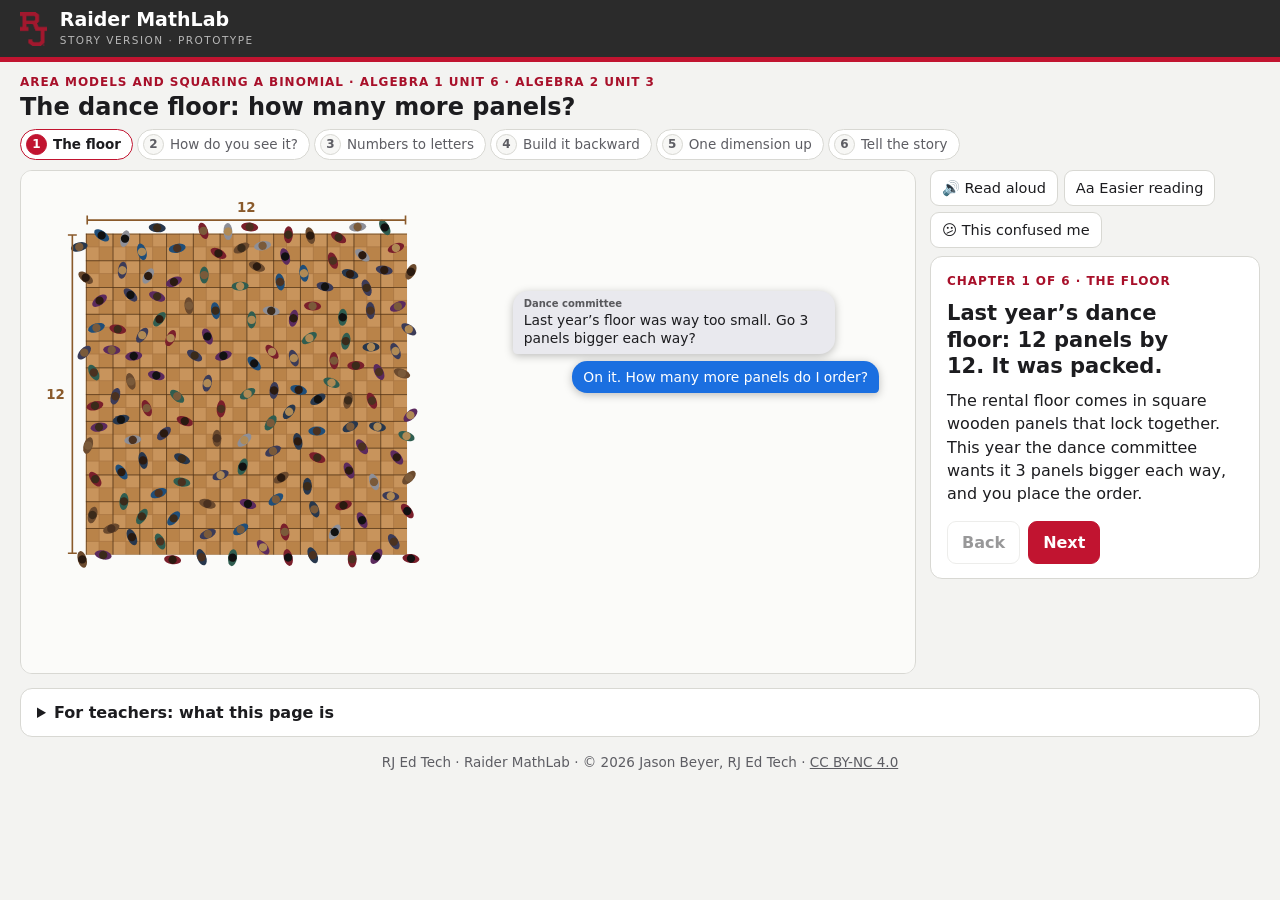
==== commit bd075df8: "MathLab story pages: Read aloud, Easier reading, help-first "This confused me", step counts Brings P" ====
--- a/areamodel-story.html
+++ b/areamodel-story.html
@@ -239,7 +239,7 @@
       <div class="eq" id="eq" hidden></div>
       <div class="chat" id="chat" hidden></div>
     </div>
-    <aside class="panel" id="panel" aria-live="polite"></aside>
+    <aside class="side"><div class="sh-bar" id="shbar"></div><div class="panel" id="panel" aria-live="polite"></div><div class="sh-help" id="shhelp" role="region" aria-label="Help with this step" hidden></div></aside>
   </div>
   <p class="turn">Built for a laptop or a projector. On a phone, turn it sideways for a bigger picture.</p>
   <section class="story" id="story" hidden></section>
@@ -267,6 +267,7 @@
   </details>
   <p class="foot">RJ Ed Tech · Raider MathLab · &copy; 2026 Jason Beyer, RJ Ed Tech · <a href="https://creativecommons.org/licenses/by-nc/4.0/">CC BY-NC 4.0</a></p>
 </main>
+<script src="story-help.js?v=202611211900"></script>
 <script>
 (function(){
 'use strict';
@@ -478,6 +479,7 @@
   if(i===B.last)chatEl.innerHTML=`<p class="them"><small>Dance committee</small>Last year’s floor was way too small. Go 3 panels bigger each way?</p><p class="you">On it. How many more panels do I order?</p>`;
   if(i===B.story)buildStory();
   chapters();ui();render();
+  if(window.StoryHelp)StoryHelp.step();
   if(i===B.bigger&&S.guess==null){S.grow=0;animate(1100,t=>{S.grow=t;});}else if(i===B.bigger)S.grow=1,render();
   if(i===B.story&&from!==i)setTimeout(()=>{try{storyEl.scrollIntoView({behavior:RM?'auto':'smooth',block:'nearest'});}catch(e){}},300);}
 async function placeOrder(n){GEN++;const g=GEN;S.guess=n;S.grow=1;S.guessT=0;S.busy=true;ui();
@@ -640,6 +642,7 @@
   const sw=stage.clientWidth||w;K=clamp(880/sw,1,2.2);compact=K>1.55;svg.style.setProperty('--k',K.toFixed(2));render();}
 window.addEventListener('resize',fit);
 
+if(window.StoryHelp)StoryHelp.init({id:'areamodel',title:'The dance floor',beat:()=>S.beat,go,help:[{"ask": "Nothing to do yet. The committee wants the floor 3 panels bigger each way.", "another": "The floor is made of square panels, 12 across and 12 down. Your job is to order the new panels."}, {"ask": "Type how many more panels you think you need, then press Place my order.", "another": "Picture the new 15-by-15 floor. Only the part outside the old 12-by-12 square is new. Your order has to fill that L-shaped gap."}, {"ask": "Color the gap in big chunks so you can count it fast, or type your count.", "another": "Try one long strip down the right side first: how many panels wide and how many tall? Then a strip along the bottom, then the corner that is left."}, {"ask": "Tap each button to see four other ways people counted the same gap.", "another": "Every one of them gets 81. They just cut the gap differently: into strips, by taking the old floor away, or into rings."}, {"ask": "Choose the coloring closest to yours.", "another": "If you counted strips and a corner, pick that one. If you did something else, choose Mine was different."}, {"ask": "Drag the two handles to finish the three tasks in the checklist.", "another": "x is the old floor’s side and a is how much it grows. Each blue strip is a by x, so it holds a·x panels. The orange corner is a by a."}, {"ask": "Tap the pieces of the floor that x² + 9 leaves out.", "another": "x² is the old floor and 9 is the corner. What else is new on the floor? Look at the two long blue strips."}, {"ask": "Drag the six strips onto the right side or the bottom to make a square, then fill the hole.", "another": "A square is the same length both ways, so split the strips evenly: 3 on the right and 3 on the bottom. The empty corner is then 3 by 3."}, {"ask": "Plan the square for 10 strips: how many on each side, and how many corner panels?", "another": "Split the 10 strips evenly: 5 and 5. The corner is then 5 by 5. Half of 10, then squared."}, {"ask": "Slide to pull the cube apart, then count the blue slabs and the orange rods.", "another": "The cube is the square floor built up into 3-D. Blue slabs are x by x by a; orange rods are x by a by a. Count each color."}, {"ask": "Fill each gap below in your own words, then copy your story for Canvas.", "another": "Tell it the way you would explain it to a friend: your guess, how you counted the gap, which piece people forget, and how you completed the square."}]});
 build();go(0);fit();
 if(/github\.io$/.test(location.hostname)){const s=document.createElement('script');s.async=true;s.src='//gc.zgo.at/count.js';s.setAttribute('data-goatcounter','https://rjedtech.goatcounter.com/count');document.head.appendChild(s);}
 window.__floor={S,go,B,render,ui};
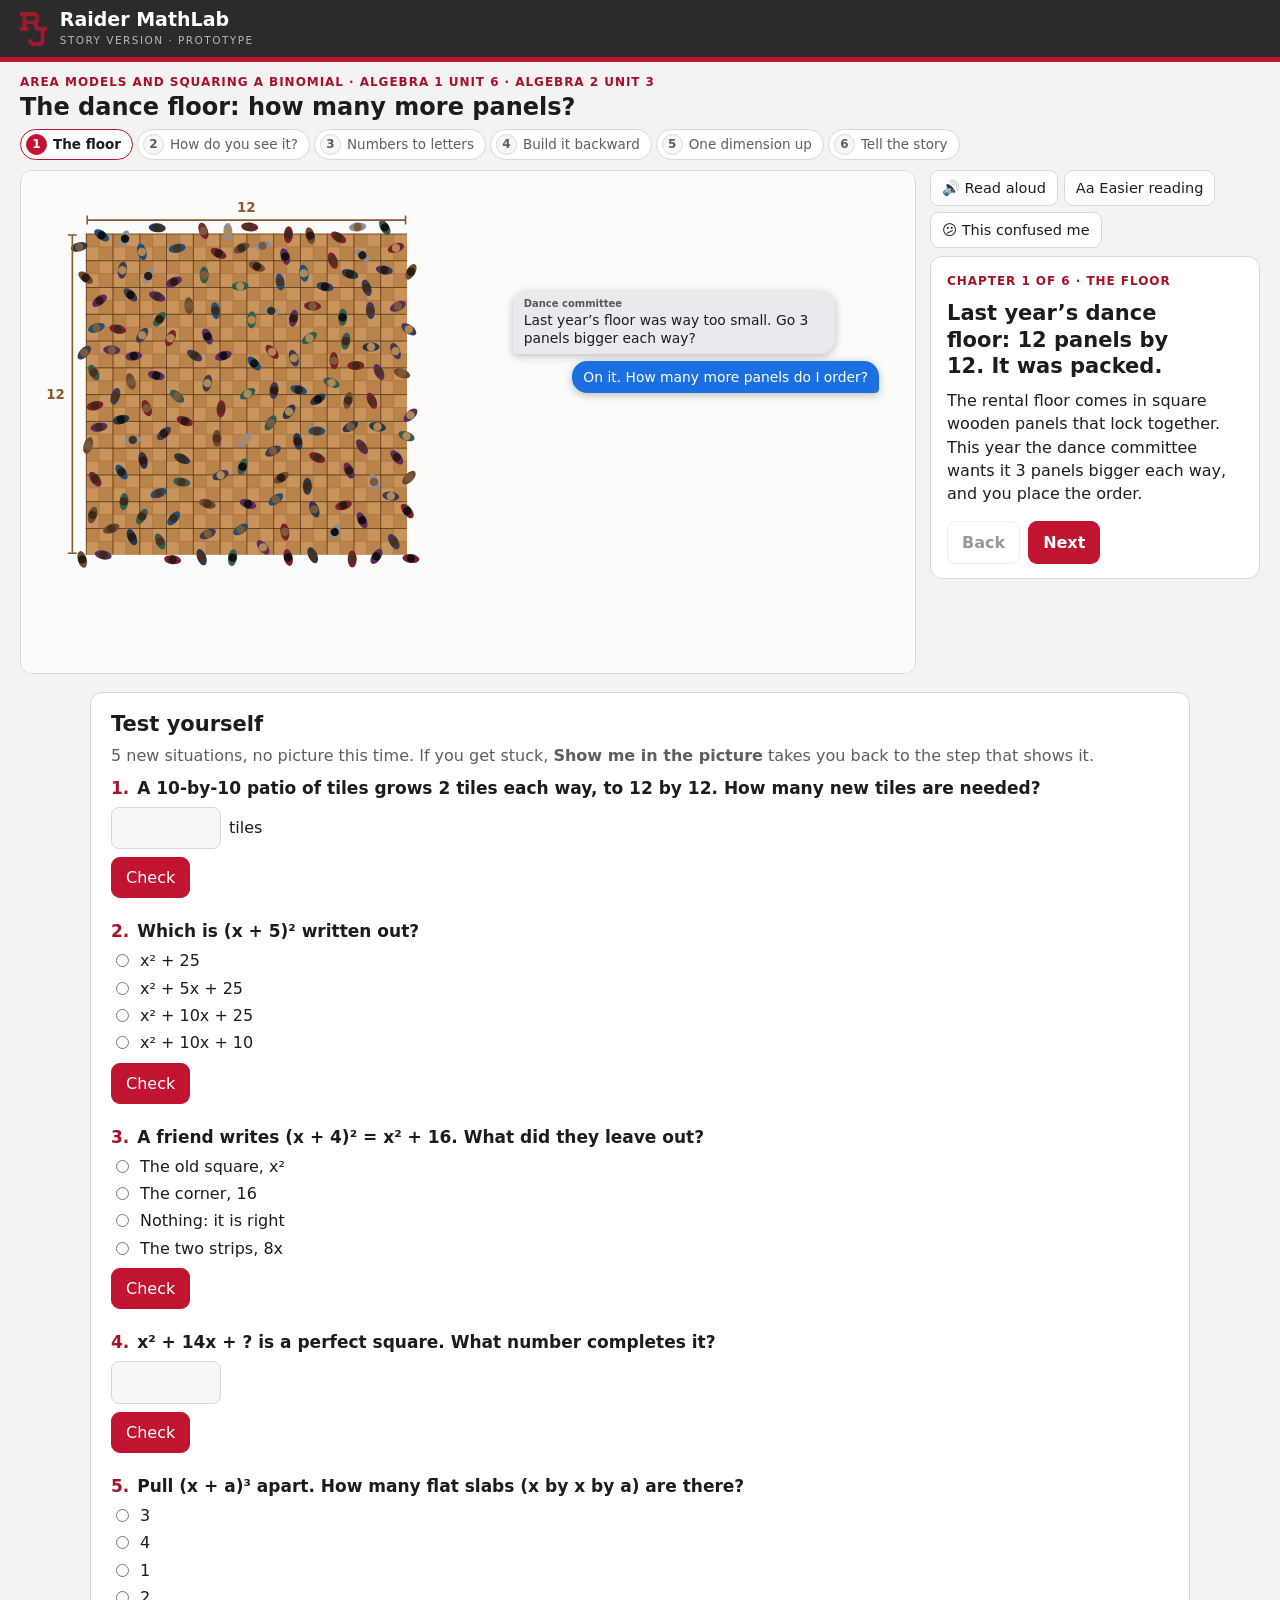
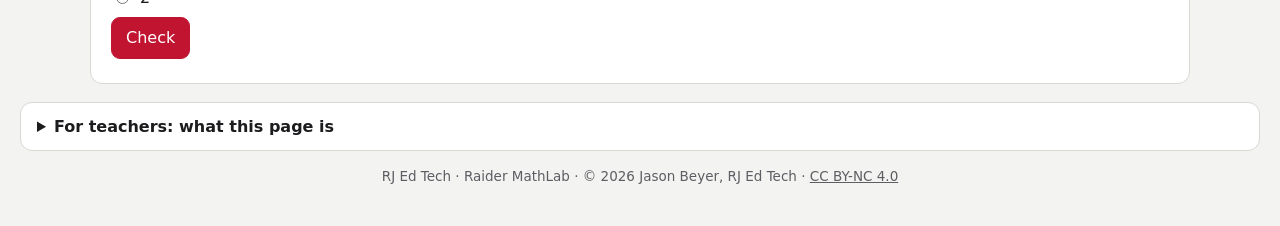
==== commit ef902aaf: "Story pages: Test yourself on Pond day and The dance floor Five new situations after each story, no " ====
--- a/areamodel-story.html
+++ b/areamodel-story.html
@@ -243,6 +243,8 @@
   </div>
   <p class="turn">Built for a laptop or a projector. On a phone, turn it sideways for a bigger picture.</p>
   <section class="story" id="story" hidden></section>
+  <section id="ty" aria-label="Test yourself"></section>
+
   <details class="teach">
     <summary>For teachers: what this page is</summary>
     <h4>One idea, shown</h4>
@@ -268,6 +270,8 @@
   <p class="foot">RJ Ed Tech · Raider MathLab · &copy; 2026 Jason Beyer, RJ Ed Tech · <a href="https://creativecommons.org/licenses/by-nc/4.0/">CC BY-NC 4.0</a></p>
 </main>
 <script src="story-help.js?v=202611211900"></script>
+<script src="test-yourself.js?v=2026112122" defer></script>
+<script src="areamodel-test.js?v=2026112122" defer></script>
 <script>
 (function(){
 'use strict';
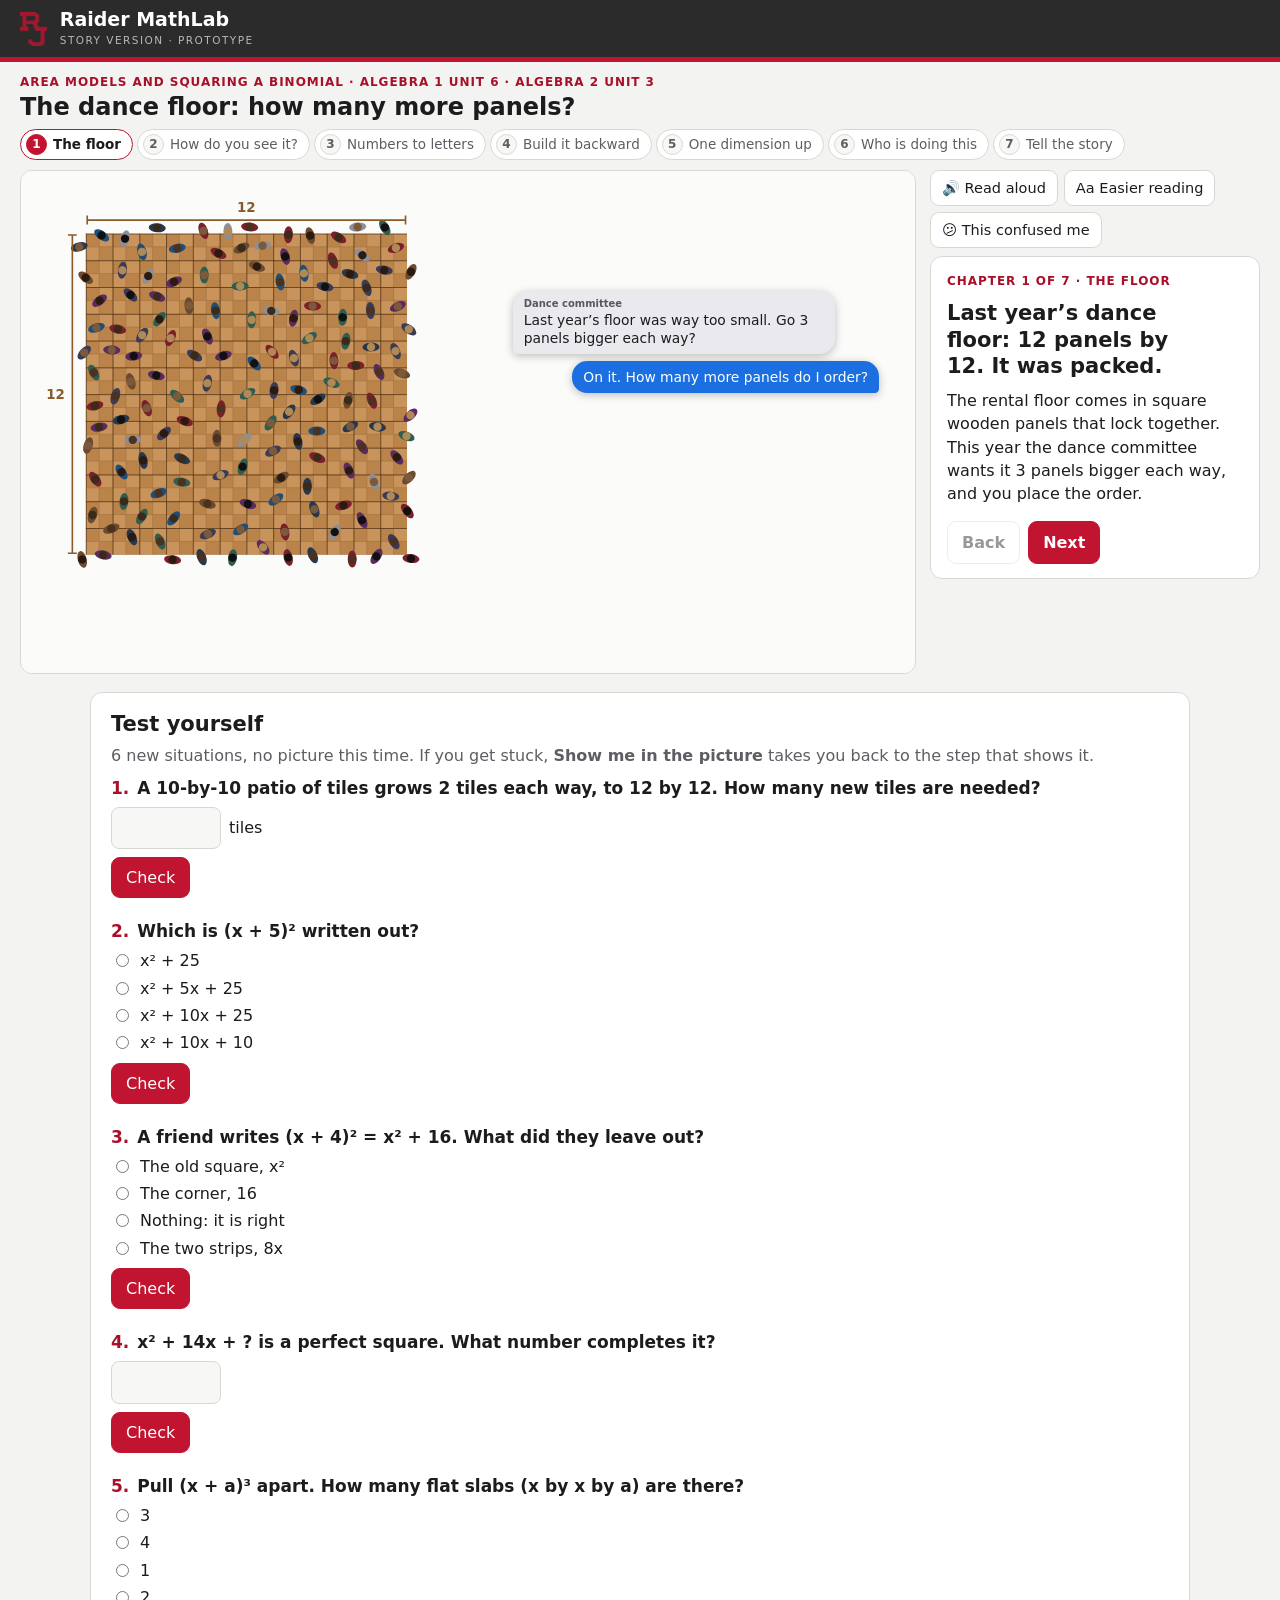
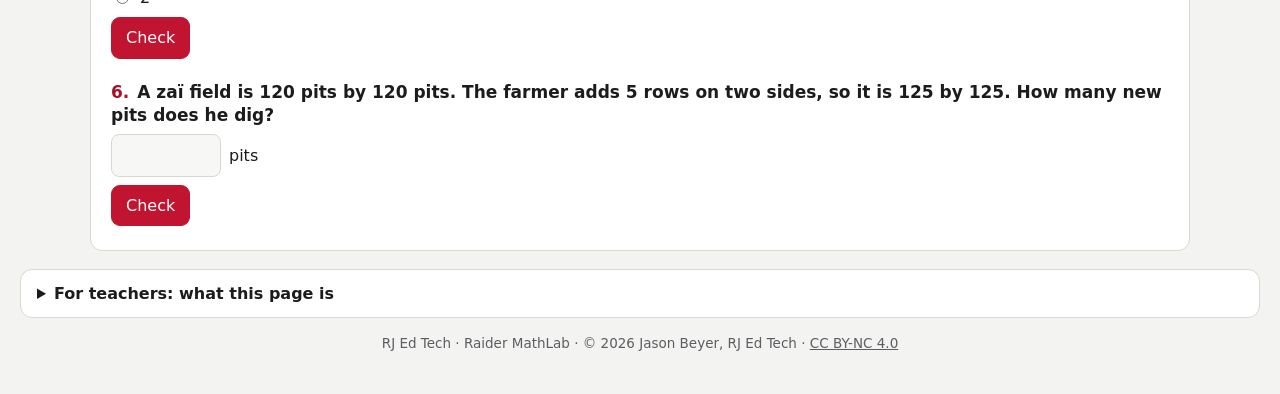
==== commit 072ac903: "Dance floor: new chapter 6, Who is doing this: Yacouba Sawadogo's zaï pits (Burkina Faso) Predict wh" ====
--- a/areamodel-story.html
+++ b/areamodel-story.html
@@ -236,6 +236,7 @@
   <div class="lay" id="lay">
     <div class="stage" id="stage">
       <svg id="svg" viewBox="0 0 1200 675" style="--k:1" role="img" aria-label="A square dance floor made of panels, seen from above. It grows, and you color, cut and rebuild it."></svg>
+      <canvas id="zaiCv" width="1200" height="675" hidden style="position:absolute;inset:0;width:100%;height:100%" aria-label="Zaï pits in Burkina Faso: a field that grows by two strips and a corner, a pit cut in half, and a timeline"></canvas>
       <div class="eq" id="eq" hidden></div>
       <div class="chat" id="chat" hidden></div>
     </div>
@@ -271,7 +272,7 @@
 </main>
 <script src="story-help.js?v=202611211900"></script>
 <script src="test-yourself.js?v=2026112122" defer></script>
-<script src="areamodel-test.js?v=2026112122" defer></script>
+<script src="areamodel-test.js?v=2026112502" defer></script>
 <script>
 (function(){
 'use strict';
@@ -299,10 +300,210 @@
   r:0,bm:0,drag:null,holeOK:false,holeT:0,buildDone:false,tenOK:false,tenT:0,
   explode:0,cubeOK:false,busy:false};
 const BEATS=[{id:'last',ch:0},{id:'bigger',ch:0},{id:'count',ch:1},{id:'others',ch:1},{id:'pick',ch:1},
-  {id:'letters',ch:2},{id:'trap',ch:2},{id:'build',ch:3},{id:'ten',ch:3},{id:'cube',ch:4},{id:'story',ch:5}];
-const CH=['The floor','How do you see it?','Numbers to letters','Build it backward','One dimension up','Tell the story'];
+  {id:'letters',ch:2},{id:'trap',ch:2},{id:'build',ch:3},{id:'ten',ch:3},{id:'cube',ch:4},{id:'zai',ch:5},{id:'story',ch:6}];
+const CH=['The floor','How do you see it?','Numbers to letters','Build it backward','One dimension up','Who is doing this','Tell the story'];
 const B={};BEATS.forEach((b,i)=>B[b.id]=i);
 let GEN=0;
+/* ---------- Who is doing this: Yacouba Sawadogo's zaï pits, Gourga, Burkina Faso (Nov 25, 2026) ----------
+   The field grows like the dance floor: old field x², two strips 2ax, corner a². Cause: where you dig, pits or bare crust,
+   rain, years. Transformation: the pit close-up (rain → pooled water → termite tunnels → wet soil → roots → sorghum).
+   Effect: crops, a muddy gully of lost soil, trees. Numbers stay in Test yourself.
+   Sources: Right Livelihood (2018, 2023); UNEP Champions of the Earth (2020); World Bank IK Notes 78 (2005); The Conversation / WEF (2023). */
+const zaCv=document.getElementById('zaiCv'),zaX=zaCv?zaCv.getContext('2d'):null;
+const ZN=12,ZXO=9;// 12 by 12 pits: old field 9 by 9, grown by 3 each way
+const ZA={};
+function zaReset(){Object.assign(ZA,{t:0,pick:null,dug:false,digging:false,dig:0,land:'pits',rainT:-1,season:0,rained:false,crustTried:false,years:0,yearsGo:false,yearsDone:false,
+  water:new Float32Array(ZN*ZN),grow:new Float32Array(ZN*ZN),wilt:new Float32Array(ZN*ZN),sown:false,runs:[],mud:0,mudFlow:0,wet:0,term:0,splash:[],birds:0});}
+zaReset();
+const zaKind=(i,r)=>i<ZXO&&r<ZXO?'old':i>=ZXO&&r>=ZXO?'corner':'strip';
+const ZA_ORDER=(()=>{const o=[];for(let r=0;r<ZXO;r++)for(let i=ZXO;i<ZN;i++)o.push(r*ZN+i);for(let r=ZXO;r<ZN;r++)for(let i=0;i<ZXO;i++)o.push(r*ZN+i);for(let r=ZXO;r<ZN;r++)for(let i=ZXO;i<ZN;i++)o.push(r*ZN+i);return o;})();
+function zaPit(c){const i=c%ZN,r=(c/ZN)|0;if(zaKind(i,r)==='old')return true;if(!ZA.dug&&!ZA.digging)return false;
+  if(ZA.digging||!ZA.dug){const k=ZA_ORDER.indexOf(c);return k<Math.floor(ZA.dig*ZA_ORDER.length);}return ZA.land==='pits';}
+const ZW=ZN*ZN,ZA_WATCH=4*ZN+10;// the close-up pit: right strip, row 5
+/* perspective: world X across (field −6..6), Z away from you (field 0..12); 1 unit = one pit spacing, about 80 cm */
+const zaP=(X,Z)=>{const z=Z+12;return[385+X*580/z,95+4500/z,12/z];};
+const zaCell=c=>{const i=c%ZN,r=(c/ZN)|0;return[-6+i+.5,12-(r+.5)];};
+function zaRand(s){return()=>{s=(s*16807)%2147483647;return(s-1)/2147483646;};}
+let zaGround=null;
+function zaMakeGround(){const g=document.createElement('canvas');g.width=1200;g.height=675;const c=g.getContext('2d');
+  // sky: dry-season haze
+  let gr=c.createLinearGradient(0,10,0,100);gr.addColorStop(0,'#b9cbd6');gr.addColorStop(1,'#e8dccb');c.fillStyle=gr;c.fillRect(0,0,1200,100);
+  // land
+  gr=c.createLinearGradient(0,95,0,522);gr.addColorStop(0,'#d9c6ad');gr.addColorStop(.25,'#cfae8c');gr.addColorStop(1,'#c09572');c.fillStyle=gr;c.fillRect(0,95,1200,600);
+  const R=zaRand(7);
+  // distant tree line and baobabs
+  for(let k=0;k<70;k++){const x=10+R()*750,y=96+R()*8,s=3+R()*6;c.fillStyle=`rgba(${90+R()*30|0},${100+R()*25|0},${70+R()*20|0},.55)`;c.beginPath();c.ellipse(x,y-s*.5,s*1.3,s*.8,0,0,7);c.fill();}
+  [[120,118],[610,112]].forEach(([x,y])=>{c.fillStyle='rgba(95,82,70,.8)';c.beginPath();c.moveTo(x-5,y);c.lineTo(x-3,y-22);c.lineTo(x+3,y-22);c.lineTo(x+5,y);c.fill();c.strokeStyle='rgba(95,82,70,.8)';c.lineWidth=2;
+    [[-14,-34],[-6,-38],[4,-37],[13,-31]].forEach(([dx,dy])=>{c.beginPath();c.moveTo(x,y-21);c.quadraticCurveTo(x+dx*.4,y-30,x+dx,y+dy);c.stroke();});
+    c.fillStyle='rgba(110,120,80,.5)';[[-14,-35],[-5,-40],[5,-39],[13,-32]].forEach(([dx,dy])=>{c.beginPath();c.ellipse(x+dx,y+dy,5,3,0,0,7);c.fill();});});
+  // a Mossi compound: round mud houses with thatched cones, a wall
+  const hut=(x,y,s)=>{c.fillStyle='#b98058';c.fillRect(x-s,y-s*1.1,s*2,s*1.1);c.fillStyle='rgba(0,0,0,.18)';c.fillRect(x+s*.2,y-s*1.1,s*.8,s*1.1);
+    c.fillStyle='#a98a55';c.beginPath();c.moveTo(x-s*1.25,y-s*1.05);c.lineTo(x,y-s*2.5);c.lineTo(x+s*1.25,y-s*1.05);c.closePath();c.fill();c.strokeStyle='rgba(90,70,35,.6)';c.lineWidth=.7;
+    for(let k=-3;k<=3;k++){c.beginPath();c.moveTo(x,y-s*2.5);c.lineTo(x+k*s*.38,y-s*1.08);c.stroke();}c.fillStyle='#3a2a1c';c.fillRect(x-s*.25,y-s*.65,s*.5,s*.65);};
+  c.fillStyle='#b78560';c.fillRect(455,122,92,6);[[468,127,7],[492,124,8],[520,127,7],[540,125,6]].forEach(a=>hut(...a));
+  [[250,130,6],[268,131,5]].forEach(a=>hut(...a));
+  // cracks in the crust, drawn on the ground in perspective
+  c.lineCap='round';
+  for(let k=0;k<900;k++){let X=-26+R()*52,Z=-2+R()*70;const[x0,y0,s]=zaP(X,Z);if(y0>530||y0<100)continue;c.strokeStyle=`rgba(120,82,55,${.25+.25*s})`;c.lineWidth=.5+s*.9;c.beginPath();c.moveTo(x0,y0);
+    for(let j=0;j<3;j++){X+=(R()-.5)*1.6;Z+=(R()-.5)*1.6;const[x,y]=zaP(X,Z);c.lineTo(x,y);}c.stroke();}
+  // gravel and pale patches
+  for(let k=0;k<2600;k++){const X=-28+R()*56,Z=-2+R()*70,[x,y,s]=zaP(X,Z);if(y>530||y<100)continue;const v=R();c.fillStyle=v<.4?`rgba(150,70,40,${.5*s+.1})`:v<.7?`rgba(235,220,200,${.45*s})`:`rgba(95,60,35,${.4*s})`;c.beginPath();c.arc(x,y,.4+s*1.3*R(),0,7);c.fill();}
+  // dry grass tufts and a few shrubs outside the field
+  for(let k=0;k<160;k++){const X=-24+R()*48,Z=-1+R()*40;if(Math.abs(X)<6.6&&Z>-.4&&Z<12.4)continue;const[x,y,s]=zaP(X,Z);if(y>530)continue;c.strokeStyle=`rgba(${170+R()*30|0},${140+R()*20|0},80,.85)`;c.lineWidth=.8*s+.3;
+    for(let j=-3;j<=3;j++){c.beginPath();c.moveTo(x,y);c.quadraticCurveTo(x+j*2*s,y-5*s,x+j*4*s,y-(7+R()*5)*s);c.stroke();}}
+  for(let k=0;k<10;k++){const X=(R()<.5?-1:1)*(8+R()*14),Z=2+R()*30,[x,y,s]=zaP(X,Z);c.fillStyle='rgba(98,92,58,.85)';for(let j=0;j<7;j++){c.beginPath();c.arc(x+(R()-.5)*14*s,y-(4+R()*8)*s,(3+R()*4)*s,0,7);c.fill();}}
+  zaGround=g;}
+function zaT(c,s,x,y,o){o=o||{};c.font=(o.w||500)+' '+(o.s||15)+'px "Segoe UI",system-ui,sans-serif';c.fillStyle=o.c||'#1c1c1f';c.textAlign=o.a||'left';c.fillText(s,x,y);}
+function zaRR(c,x,y,w,h,r){c.beginPath();c.moveTo(x+r,y);c.arcTo(x+w,y,x+w,y+h,r);c.arcTo(x+w,y+h,x,y+h,r);c.arcTo(x,y+h,x,y,r);c.arcTo(x,y,x+w,y,r);c.closePath();}
+function zaQuad(c,X0,Z0,X1,Z1){const p=[zaP(X0,Z0),zaP(X1,Z0),zaP(X1,Z1),zaP(X0,Z1)];c.beginPath();p.forEach((q,k)=>k?c.lineTo(q[0],q[1]):c.moveTo(q[0],q[1]));c.closePath();}
+function zaPitDraw(c,cell,isPit){const[X,Z]=zaCell(cell),[x,y,s]=zaP(X,Z),rx=.2*580*s/12,ry=rx*8.6/(Z+12)*1.05;
+  if(!isPit){return;}
+  // heaped soil on the downhill (near) side, then the hole, manure, water
+  c.fillStyle='#d7b996';c.beginPath();c.ellipse(x,y+ry*.55,rx*1.35,ry*1.05,0,0,Math.PI);c.fill();
+  const g=c.createRadialGradient(x,y-ry*.3,1,x,y,rx);g.addColorStop(0,'#3e2816');g.addColorStop(1,'#6b4a30');c.fillStyle=g;c.beginPath();c.ellipse(x,y,rx,ry,0,0,7);c.fill();
+  c.fillStyle='rgba(40,26,14,.9)';for(let k=0;k<4;k++){c.beginPath();c.arc(x+(k-1.5)*rx*.35,y+(k%2?.2:-.15)*ry,Math.max(.6,rx*.14),0,7);c.fill();}
+  const w=ZA.water[cell];if(w>.04){c.fillStyle=`rgba(92,140,180,${Math.min(.85,w*1.4)})`;c.beginPath();c.ellipse(x,y,rx*Math.min(.9,.3+w*.7),ry*Math.min(.9,.3+w*.7),0,0,7);c.fill();}}
+function zaSorghum(c,x,y,s,g,wl,seed){if(g<.03)return;const R=zaRand(seed),H=(16+60*g)*s,dry=Math.min(1,wl);
+  const col=(a)=>`rgba(${Math.round(lerp(78,176,dry))},${Math.round(lerp(122,140,dry))},${Math.round(lerp(46,70,dry))},${a})`;
+  c.strokeStyle=col(1);c.lineWidth=Math.max(1,2.2*s*g+.6);c.beginPath();c.moveTo(x,y);c.lineTo(x+(R()-.5)*3*s,y-H*(1-dry*.25));c.stroke();
+  const nL=3+Math.round(g*4);for(let k=0;k<nL;k++){const f=.15+.8*k/nL,yy=y-H*f*(1-dry*.25),dir=k%2?1:-1,L=(14+26*g)*s*(1-f*.35),droop=.35+dry*.8;
+    c.strokeStyle=col(.95);c.lineWidth=Math.max(1,2.6*s*g+.4);c.beginPath();c.moveTo(x,yy);c.quadraticCurveTo(x+dir*L*.55,yy-L*(.45-droop*.4),x+dir*L,yy+L*(droop*.55-.05));c.stroke();
+    c.strokeStyle='rgba(230,235,200,.35)';c.lineWidth=.6;c.beginPath();c.moveTo(x,yy);c.quadraticCurveTo(x+dir*L*.55,yy-L*(.45-droop*.4),x+dir*L*.9,yy+L*(droop*.5-.05));c.stroke();}
+  if(g>.72&&dry<.5){const hy=y-H,hs=(g-.72)/.28;c.fillStyle='#8f3f22';for(let k=0;k<12;k++){c.beginPath();c.arc(x+(R()-.5)*7*s,hy-(R()*14)*s*hs,(1.4+R()*1.2)*s,0,7);c.fill();}
+    c.fillStyle='rgba(200,120,70,.6)';c.beginPath();c.arc(x-1.5*s,hy-6*s*hs,1.4*s,0,7);c.fill();}}
+function zaTree(c,x,y,s,T,seed){if(T<.02)return;const R=zaRand(seed),H=(30+120*T)*s,cw=(16+70*T)*s;
+  c.fillStyle='rgba(60,40,20,.18)';c.beginPath();c.ellipse(x+cw*.15,y+2*s,cw*.8,cw*.18,0,0,7);c.fill();
+  c.fillStyle='#6b4f36';c.beginPath();c.moveTo(x-3.2*s*T-1,y);c.lineTo(x-1.4*s*T-.5,y-H*.62);c.lineTo(x+1.4*s*T+.5,y-H*.62);c.lineTo(x+3.2*s*T+1,y);c.fill();
+  c.strokeStyle='#6b4f36';c.lineWidth=Math.max(1,2*s*T);[[-1,.55],[1,.62],[-.6,.75],[.7,.8]].forEach(([d,f])=>{c.beginPath();c.moveTo(x,y-H*f*.85);c.lineTo(x+d*cw*.42,y-H*f*1.05);c.stroke();});
+  const N=16;for(let k=0;k<N;k++){const a=R()*Math.PI,rr=R(),cx=x+Math.cos(a)*cw*.5*rr*1.1,cy=y-H*.78-Math.sin(a)*H*.22*rr-cw*.05,r0=(5+R()*7)*s*(.5+T*.7);
+    c.fillStyle=['#3f6b2e','#4b7a33','#5c8a3a','#36602a'][k%4];c.beginPath();c.arc(cx,cy,r0,0,7);c.fill();c.fillStyle='rgba(190,220,140,.28)';c.beginPath();c.arc(cx-r0*.3,cy-r0*.35,r0*.45,0,7);c.fill();}}
+function zaFarmer(c,x,y,s,sw){// a man with a daba (short-handled hoe), side view, bending to dig
+  c.save();c.translate(x,y);c.scale(s,s);const lean=.55,arm=Math.sin(sw)*.6;
+  c.fillStyle='rgba(60,40,20,.2)';c.beginPath();c.ellipse(4,1,20,4,0,0,7);c.fill();
+  c.strokeStyle='#2c2f3a';c.lineWidth=6;c.lineCap='round';c.beginPath();c.moveTo(-5,0);c.lineTo(-2,-28);c.moveTo(7,0);c.lineTo(2,-28);c.stroke();
+  c.save();c.translate(0,-30);c.rotate(lean);c.fillStyle='#2f4f86';c.beginPath();c.moveTo(-8,0);c.lineTo(-7,-32);c.quadraticCurveTo(0,-37,8,-32);c.lineTo(9,0);c.closePath();c.fill();
+  c.fillStyle='#5a3a22';c.beginPath();c.ellipse(1,-41,6.2,7,0,0,7);c.fill();c.fillStyle='#c9a66b';c.beginPath();c.ellipse(1,-46,11,3,0,0,7);c.fill();c.beginPath();c.ellipse(1,-48.5,6,4.5,0,Math.PI,0);c.fill();
+  c.restore();
+  // arms and the hoe
+  const sx=-14*Math.sin(lean)+0, sy=-30-30*Math.cos(lean);c.strokeStyle='#5a3a22';c.lineWidth=4.5;const hx=sx+14+arm*6,hy=sy+16+arm*8;c.beginPath();c.moveTo(sx+18,sy+4);c.lineTo(hx,hy);c.stroke();
+  const ang=1.1+arm;c.strokeStyle='#7a5530';c.lineWidth=3;c.beginPath();c.moveTo(hx,hy);c.lineTo(hx+Math.cos(ang)*22,hy+Math.sin(ang)*22);c.stroke();
+  c.fillStyle='#5b5f66';c.save();c.translate(hx+Math.cos(ang)*22,hy+Math.sin(ang)*22);c.rotate(ang+1.4);c.beginPath();c.moveTo(-2,0);c.lineTo(9,-3);c.lineTo(10,4);c.lineTo(-2,3);c.closePath();c.fill();c.restore();
+  c.restore();}
+function zaScene(c){const t=ZA.t,rain=ZA.rainT>=0&&ZA.rainT<7?Math.min(1,ZA.rainT/1.2,(7-ZA.rainT)/1.2):0;
+  if(!zaGround)zaMakeGround();c.drawImage(zaGround,0,0);
+  if(rain>0){c.fillStyle=`rgba(70,78,88,${.35*rain})`;c.fillRect(0,0,1200,100);c.fillStyle=`rgba(60,66,74,${.18*rain})`;c.fillRect(0,100,1200,430);
+    const g=c.createLinearGradient(0,10,0,70);g.addColorStop(0,`rgba(70,76,86,${.8*rain})`);g.addColorStop(1,'rgba(70,76,86,0)');c.fillStyle=g;c.fillRect(0,10,1200,70);}
+  // the gully in front: dry crack, then muddy water carrying the soil away
+  const gy=X=>zaP(X,-1.25)[1]+Math.sin(X*.7)*3;c.strokeStyle='#8a6142';c.lineWidth=14;c.beginPath();for(let X=-14;X<=14;X+=.5){const x=zaP(X,-1.25)[0];X===-14?c.moveTo(x,gy(X)):c.lineTo(x,gy(X));}c.stroke();
+  c.strokeStyle='#5e3f27';c.lineWidth=7;c.stroke();
+  if(ZA.mudFlow>.01||ZA.mud>.01){c.strokeStyle=`rgba(150,104,64,${Math.min(.95,.25+ZA.mudFlow)})`;c.lineWidth=4+8*Math.min(1,ZA.mudFlow+ZA.mud*.3);c.stroke();
+    c.fillStyle='rgba(205,170,130,.8)';for(let k=0;k<28*Math.min(1,ZA.mudFlow*2);k++){const X=-14+((k*1.37+t*2.2)%28),x=zaP(X,-1.25)[0];c.beginPath();c.arc(x,gy(X)+Math.sin(k)*2,1.3,0,7);c.fill();}}
+  // field outlines in the dance-floor colors
+  if(ZA.pick){c.save();c.lineWidth=2;
+    c.fillStyle='rgba(27,95,196,.10)';zaQuad(c,3,3,6,12);c.fill();zaQuad(c,-6,0,3,3);c.fill();c.fillStyle='rgba(180,83,9,.13)';zaQuad(c,3,0,6,3);c.fill();
+    c.setLineDash([6,5]);c.strokeStyle='rgba(27,95,196,.85)';zaQuad(c,3,3,6,12);c.stroke();zaQuad(c,-6,0,3,3);c.stroke();c.strokeStyle='rgba(180,83,9,.95)';zaQuad(c,3,0,6,3);c.stroke();c.setLineDash([]);
+    if(ZA.pick==='corner'&&!ZA.dug){const fl=.5+.5*Math.sin(t*6);c.fillStyle=`rgba(200,40,40,${.18*fl})`;zaQuad(c,3,3,6,12);c.fill();zaQuad(c,-6,0,3,3);c.fill();}
+    c.restore();}
+  c.strokeStyle='rgba(138,90,43,.95)';c.lineWidth=2.4;zaQuad(c,-6,3,3,12);c.stroke();if(!ZA.pick){c.setLineDash([6,5]);c.strokeStyle='rgba(60,60,60,.6)';c.lineWidth=1.6;zaQuad(c,-6,0,6,12);c.stroke();c.setLineDash([]);}
+  // edge letters
+  const lab=(s,X,Z,col)=>{const[x,y]=zaP(X,Z);c.font='italic 700 19px "Cambria Math","Times New Roman",serif';c.textAlign='center';c.lineWidth=4;c.strokeStyle='rgba(255,255,255,.85)';c.strokeText(s,x,y);c.fillStyle=col;c.fillText(s,x,y);};
+  lab('x',-1.5,12.5,'#8a5a2b');lab('a',4.5,12.5,ZA.pick?'#1b5fc4':'#555');
+  // pits, far to near
+  for(let r=0;r<ZN;r++)for(let i=0;i<ZN;i++){const cc=r*ZN+i;zaPitDraw(c,cc,zaPit(cc));if(!zaPit(cc)&&ZA.water[cc]>.05){const[X,Z]=zaCell(cc),[x,y,s]=zaP(X,Z);c.fillStyle=`rgba(120,150,170,${ZA.water[cc]*.8})`;c.beginPath();c.ellipse(x,y,9*s,3*s,0,0,7);c.fill();}}
+  // runoff: brown sheets of water over the crust, toward the gully
+  c.lineCap='round';for(const p of ZA.runs){const[x,y,s]=zaP(p.X,p.Z),[x2,y2]=zaP(p.X,p.Z+.5);c.strokeStyle=`rgba(132,92,58,${.55*Math.min(1,p.l*3)})`;c.lineWidth=1+1.6*s;c.beginPath();c.moveTo(x2,y2);c.lineTo(x,y);c.stroke();}
+  // plants, trees and the farmer, sorted far to near
+  const items=[];
+  for(let cc=0;cc<ZW;cc++){if(ZA.grow[cc]>.03){const[X,Z]=zaCell(cc);items.push([Z,()=>{const[x,y,s]=zaP(X+.08,Z+.05);zaSorghum(c,x,y,s,ZA.grow[cc],ZA.wilt[cc],cc+11);}]);}}
+  const TR=[[1,1,.3],[4,6,.3],[7,2,.35],[2,7,.25],[6,4,.2],[10,2,0],[9,10,0],[3,10,0],[11,7,0],[0,4,.15],[5,11,0]];
+  TR.forEach(([i,r,t0],k)=>{const cc=r*ZN+i,kind=zaKind(i,r);const T=kind==='old'?t0+ZA.years*.7:ZA.years*.75*(ZA.treeNew||0);if(T<.03)return;const[X,Z]=zaCell(cc);items.push([Z-.01,()=>{const[x,y,s]=zaP(X-.25,Z-.2);zaTree(c,x,y,s,Math.min(1,T),k*31+7);}]);});
+  // the farmer: digging along the new pits, or standing at the corner of his field
+  let fX=6.9,fZ=.6,sw=0;if(ZA.digging){const k=Math.min(ZA_ORDER.length-1,Math.floor(ZA.dig*ZA_ORDER.length)),[X,Z]=zaCell(ZA_ORDER[k]);fX=X+.75;fZ=Z-.15;sw=t*9;}
+  items.push([fZ,()=>{const[x,y,s]=zaP(fX,fZ);zaFarmer(c,x,y,s*.95,sw);}]);
+  items.sort((a,b)=>b[0]-a[0]).forEach(f=>f[1]());
+  // birds once the trees are up
+  if(ZA.years>.6){c.strokeStyle='rgba(40,40,40,.75)';c.lineWidth=1.4;for(let k=0;k<5;k++){const bx=150+((t*28+k*130)%560),by=140+Math.sin(t*1.3+k)*18+k*9,f=Math.sin(t*9+k)*3;c.beginPath();c.moveTo(bx-6,by-f);c.quadraticCurveTo(bx-3,by-3,bx,by);c.quadraticCurveTo(bx+3,by-3,bx+6,by-f);c.stroke();}}
+  // rain streaks
+  if(rain>0){c.strokeStyle=`rgba(225,232,240,${.5*rain})`;c.lineWidth=1;c.beginPath();for(let k=0;k<260;k++){const x=((k*97.3+t*140)%800)-20,y=((k*53.7+t*620)%530)+5;c.moveTo(x,y);c.lineTo(x-5,y+16);}c.stroke();}
+  if(ZA.years>0){c.fillStyle='rgba(255,255,255,.88)';zaRR(c,24,24,ZA.years>=1?160:130,30,8);c.fill();zaT(c,ZA.years>=1?'10 years later':'years passing…',36,45,{s:15,w:700,c:'#2a2a2a'});}
+  // callout to the close-up pit
+  const[cx0,cy0]=zaP(...zaCell(ZA_WATCH));c.strokeStyle='rgba(30,30,30,.6)';c.setLineDash([5,4]);c.lineWidth=1.4;c.beginPath();c.arc(cx0,cy0,11,0,7);c.stroke();c.beginPath();c.moveTo(cx0+11,cy0-4);c.lineTo(790,150);c.stroke();c.setLineDash([]);}
+function zaInset(c){const x=790,y=20,w=390,h=310,cx=x+170,gy=y+118,isPit=zaPit(ZA_WATCH),wa=ZA.water[ZA_WATCH],g=ZA.grow[ZA_WATCH],wl=ZA.wilt[ZA_WATCH],t=ZA.t;
+  const rain=ZA.rainT>=0&&ZA.rainT<7?Math.min(1,ZA.rainT/1.2,(7-ZA.rainT)/1.2):0;
+  c.save();zaRR(c,x,y,w,h,12);c.clip();
+  let gr=c.createLinearGradient(0,y,0,gy);gr.addColorStop(0,rain>0?'#8e98a4':'#c9d6de');gr.addColorStop(1,'#e7ddcf');c.fillStyle=gr;c.fillRect(x,y,w,gy-y);
+  // soil, with the crust on top
+  gr=c.createLinearGradient(0,gy,0,y+h);gr.addColorStop(0,'#a87550');gr.addColorStop(1,'#8e5f3e');c.fillStyle=gr;c.fillRect(x,gy,w,h);
+  const R=zaRand(3);c.fillStyle='rgba(60,35,20,.25)';for(let k=0;k<140;k++){c.beginPath();c.arc(x+R()*w,gy+R()*(h-100),.8+R()*1.6,0,7);c.fill();}
+  c.fillStyle='#c9a487';c.fillRect(x,gy-2,w,16);c.strokeStyle='rgba(110,75,50,.55)';c.lineWidth=1;for(let k=0;k<14;k++){const xx=x+R()*w;c.beginPath();c.moveTo(xx,gy-2);c.lineTo(xx+(R()-.5)*6,gy+14);c.stroke();}
+  // the wetting front: how deep the rain has soaked in
+  const wetD=isPit?14+150*ZA.wet:6+10*Math.min(1,ZA.wet*3);
+  if(ZA.wet>.01){c.fillStyle='rgba(55,70,95,.35)';c.beginPath();if(isPit){c.ellipse(cx,gy+40,48+wetD*.55,wetD,0,0,Math.PI);}else{c.rect(x,gy,w,wetD);}c.fill();}
+  if(isPit){// the pit, cut in half: bowl, heaped rim downhill, manure, water
+    c.fillStyle='#d2b190';c.beginPath();c.moveTo(cx+60,gy);c.quadraticCurveTo(cx+86,gy-18,cx+112,gy);c.fill();
+    c.fillStyle='#e7ddcf';c.beginPath();c.moveTo(cx-62,gy-2);c.bezierCurveTo(cx-55,gy+52,cx+55,gy+52,cx+62,gy-2);c.closePath();c.fill();
+    c.strokeStyle='#7a5235';c.lineWidth=2;c.beginPath();c.moveTo(cx-62,gy-2);c.bezierCurveTo(cx-55,gy+52,cx+55,gy+52,cx+62,gy-2);c.stroke();
+    if(wa>.03){const lv=gy+40-Math.min(38,wa*44);c.save();c.beginPath();c.moveTo(cx-62,gy-2);c.bezierCurveTo(cx-55,gy+52,cx+55,gy+52,cx+62,gy-2);c.closePath();c.clip();c.fillStyle='rgba(88,140,186,.8)';c.fillRect(cx-70,lv,140,60);c.restore();}
+    c.fillStyle='#3a2414';for(let k=0;k<11;k++){c.beginPath();c.ellipse(cx-26+k*5.2,gy+33+Math.sin(k*2)*2,5,3.2,k,0,7);c.fill();}
+    // termite tunnels, then roots following the water down
+    if(ZA.term>.02){c.strokeStyle='rgba(235,215,180,.85)';c.lineWidth=2;const TT=[[-30,-1],[-10,.4],[14,-.3],[30,.8]];TT.forEach(([dx,b],k)=>{const L=ZA.term*(70+k*14);c.beginPath();c.moveTo(cx+dx,gy+40);for(let s=0;s<=L;s+=6)c.lineTo(cx+dx+Math.sin(s*.08+k)*7+b*s*.3,gy+40+s);c.stroke();});
+      c.fillStyle='#f1e2c2';for(let k=0;k<4;k++){const L=ZA.term*(70+k*14)*((t*.25+k*.3)%1),dx=[-30,-10,14,30][k],b=[-1,.4,-.3,.8][k];c.beginPath();c.ellipse(cx+dx+Math.sin(L*.08+k)*7+b*L*.3,gy+40+L,2.6,1.6,1.4,0,7);c.fill();}}
+    if(g>.03){c.strokeStyle=`rgba(245,238,215,${.9-wl*.5})`;c.lineWidth=1.6;for(let k=0;k<7;k++){const L=Math.min(wetD+30,g*150)*(0.55+.45*((k*37)%10)/10);c.beginPath();c.moveTo(cx,gy+34);let px=cx,py=gy+34;for(let s=0;s<L;s+=6){px+=Math.sin(k*1.7+s*.05)*2+(k-3)*.9;py+=5.4;c.lineTo(px,py);}c.stroke();}}
+    zaSorghum(c,cx,gy+32,1.25,g,wl,99);
+  }else{// bare crust: rain splashes and runs off, a seed lies on top
+    if(g>.03)zaSorghum(c,cx,gy-2,1.1,g,wl,99);else{c.fillStyle='#c9a36b';c.beginPath();c.ellipse(cx,gy-4,3.4,2.4,0,0,7);c.fill();}
+    if(rain>0){c.strokeStyle='rgba(88,140,186,.85)';c.lineWidth=3;for(let k=0;k<5;k++){const xx=x+20+((k*80+t*120)%w);c.beginPath();c.moveTo(xx,gy-4);c.lineTo(xx+26,gy-4);c.stroke();c.beginPath();c.moveTo(xx+26,gy-4);c.lineTo(xx+20,gy-8);c.moveTo(xx+26,gy-4);c.lineTo(xx+20,gy);c.stroke();}}}
+  if(rain>0){c.strokeStyle='rgba(120,150,190,.8)';c.lineWidth=1.3;c.beginPath();for(let k=0;k<50;k++){const xx=x+((k*41.3+t*60)%w),yy=y+((k*23.1+t*300)%(gy-y-6));c.moveTo(xx,yy);c.lineTo(xx-2,yy+9);}c.stroke();}
+  // labels
+  const L=(s,lx,ly,tx,ty)=>{c.strokeStyle='rgba(40,40,40,.55)';c.lineWidth=1;c.beginPath();c.moveTo(lx,ly);c.lineTo(tx,ty);c.stroke();c.fillStyle='rgba(255,255,255,.88)';c.font='600 13px "Segoe UI",system-ui,sans-serif';const w2=c.measureText(s).width;zaRR(c,lx-4,ly-14,w2+8,19,5);c.fill();zaT(c,s,lx,ly,{s:13,w:600});};
+  L('hard crust',x+12,gy+34,x+60,gy+8);
+  if(isPit){L('manure',x+300,gy+70,cx+22,gy+34);if(ZA.term>.05)L('termite tunnels',x+258,gy+130,cx+30,gy+90);if(ZA.wet>.05)L('wet soil',x+12,gy+150,cx-60,gy+110);if(g>.1)L('roots',x+12,gy+188,cx-6,gy+120);}
+  else{if(rain>0||ZA.rained)L('rain runs off',x+250,gy-24,x+240,gy-6);if(ZA.wet>.01)L('only the top gets wet',x+12,gy+60,x+90,gy+12);}
+  c.restore();c.strokeStyle='#d8d8d3';c.lineWidth=1;zaRR(c,x,y,w,h,12);c.stroke();
+  c.fillStyle='rgba(255,255,255,.9)';zaRR(c,x+10,y+10,isPit?150:178,24,6);c.fill();zaT(c,isPit?'One pit, cut in half':'Bare crust, cut in half',x+18,y+27,{s:14,w:700});}
+function zaPanel(c){const x=790,y=345;c.fillStyle='#fff';c.strokeStyle='#d8d8d3';c.lineWidth=1;zaRR(c,x,y,390,315,12);c.fill();c.stroke();zaT(c,'Yacouba Sawadogo',x+18,y+30,{s:18,w:700});
+  [['🏜️','1980s: drought, failed harvests'],['🕳️','zaï: an old way, made better'],['🧺','wider, deeper pits; manure'],['🐜','termites open the hard crust'],['🌳','a forest of almost 40 hectares'],['🏆','2018 Right Livelihood Award'],['⚠️','hard part: called a madman; forest burned']].forEach(([i,t],k)=>{const yy=y+62+k*33;zaT(c,i,x+30,yy+6,{s:20,a:'center'});zaT(c,t,x+54,yy+2,{s:14.5,w:600});});
+  zaT(c,'Sources: Right Livelihood; UN Environment Programme;',x+18,y+296,{s:11,c:'#5d5d63'});zaT(c,'World Bank IK Notes (2005); The Conversation (2023).',x+18,y+309,{s:11,c:'#5d5d63'});}
+function zaRhyme(c){const x=0,y=530,w=760,h=135;c.fillStyle='#fff';c.strokeStyle='#d8d8d3';zaRR(c,x+10,y,w-20,h-6,12);c.fill();c.stroke();
+  const sq=(ox,oy,cs,fn)=>{for(let r=0;r<12;r++)for(let i=0;i<12;i++)fn(ox+i*cs,oy+r*cs,cs,zaKind(i,r));};
+  sq(212,y+12,7.6,(px,py,cs,k)=>{c.fillStyle=k==='old'?((px+py)/7.6%2<1?'#c8945c':'#b98349'):k==='strip'?'#2f6fd0':'#c9790f';c.fillRect(px,py,cs-.6,cs-.6);});
+  zaT(c,'the dance floor',257,y+120,{s:13,a:'center',c:'#5d5d63'});
+  zaT(c,'=',372,y+66,{s:32,w:700,a:'center',c:'#5d5d63'});
+  sq(420,y+12,7.6,(px,py,cs,k)=>{c.fillStyle='#cfae8c';c.fillRect(px,py,cs,cs);c.fillStyle='#4a3020';c.beginPath();c.arc(px+cs/2,py+cs/2,2.2,0,7);c.fill();if(k==='old'){c.fillStyle='#5c8a3a';c.beginPath();c.arc(px+cs/2,py+cs/2,1.6,0,7);c.fill();}});
+  c.lineWidth=2;c.strokeStyle='#8a5a2b';c.strokeRect(420,y+12,68.4,68.4);c.strokeStyle='#1b5fc4';c.setLineDash([4,3]);c.strokeRect(488.4,y+12,22.8,68.4);c.strokeRect(420,y+80.4,68.4,22.8);c.strokeStyle='#b45309';c.strokeRect(488.4,y+80.4,22.8,22.8);c.setLineDash([]);
+  zaT(c,'his field, from above',465,y+120,{s:13,a:'center',c:'#5d5d63'});
+  zaT(c,'old',600,y+40,{s:14,w:700,c:'#8a5a2b'});zaT(c,'two strips',600,y+64,{s:14,w:700,c:'#1b5fc4'});zaT(c,'corner',600,y+88,{s:14,w:700,c:'#b45309'});
+  zaT(c,'x²',36,y+40,{s:18,w:700,c:'#8a5a2b'});zaT(c,'2ax',36,y+66,{s:18,w:700,c:'#1b5fc4'});zaT(c,'a²',36,y+92,{s:18,w:700,c:'#b45309'});}
+function zaDraw(){if(!zaX)return;const c=zaX;c.clearRect(0,0,1200,675);c.fillStyle='#f6f5f2';c.fillRect(0,0,1200,675);c.save();zaRR(c,10,10,750,512,12);c.clip();zaScene(c);c.restore();
+  c.strokeStyle='#d8d8d3';c.lineWidth=1;zaRR(c,10,10,750,512,12);c.stroke();zaInset(c);zaPanel(c);zaRhyme(c);}
+let zaLast=0;
+function zaStep(dt){ZA.t+=dt;
+  if(ZA.digging){ZA.dig=Math.min(1,ZA.dig+dt/7);if(ZA.dig>=1){ZA.digging=false;ZA.dug=true;ui();}}
+  const raining=ZA.rainT>=0&&ZA.rainT<7;
+  if(ZA.rainT>=0){ZA.rainT+=dt;if(ZA.rainT>=7&&raining)ui();}
+  let runoff=0;
+  for(let cc=0;cc<ZW;cc++){const p=zaPit(cc);if(raining){ZA.water[cc]=Math.min(1,ZA.water[cc]+dt*(p?.32:.02));if(!p)runoff++;}
+    ZA.water[cc]=Math.max(0,ZA.water[cc]-dt*(p?.03:.045));
+    if(ZA.sown){const w=ZA.water[cc];if(w>.22)ZA.grow[cc]=Math.min(1,ZA.grow[cc]+dt*.16*(1.1-ZA.grow[cc]));else if(w>.05&&ZA.grow[cc]<.16)ZA.grow[cc]+=dt*.05;
+      if(w<.04&&ZA.grow[cc]>.03&&ZA.grow[cc]<.6)ZA.wilt[cc]=Math.min(1.3,ZA.wilt[cc]+dt*.35);
+      if(ZA.wilt[cc]>1.25){ZA.grow[cc]=0;ZA.wilt[cc]=0;}}}
+  // runoff over the crust outside the field and from bare strips
+  if(raining){const n=Math.round(dt*(160+runoff*5));const R=Math.random;for(let k=0;k<n&&ZA.runs.length<520;k++){let X=-16+R()*32,Z=-.6+R()*24;
+      if(Math.abs(X)<6&&Z>0&&Z<12){const i=Math.floor(X+6),r=Math.floor(12-Z);if(zaPit(r*ZN+i))continue;}ZA.runs.push({X,Z,l:1});}}
+  let into=0;ZA.runs=ZA.runs.filter(p=>{p.Z-=dt*(1.5+(12-Math.min(12,p.Z))*.05);p.X+=Math.sin(p.Z*1.3+p.X)*dt*.25;p.l-=dt*.12;if(p.Z<-1.1){into++;return false;}
+    if(Math.abs(p.X)<6&&p.Z>0&&p.Z<12){const i=Math.floor(p.X+6),r=Math.floor(12-p.Z);if(zaPit(r*ZN+i)){ZA.water[r*ZN+i]=Math.min(1,ZA.water[r*ZN+i]+.01);return false;}}return p.l>0;});
+  ZA.mudFlow=lerp(ZA.mudFlow,Math.min(1,into/(dt*90+1e-6)*.5),Math.min(1,dt*2));ZA.mud=Math.min(1,ZA.mud+into*.0006);if(!raining)ZA.mud=Math.max(0,ZA.mud-dt*.02);
+  // the close-up: water soaks in, termites tunnel, deeper in a pit
+  const wa=ZA.water[ZA_WATCH],pit=zaPit(ZA_WATCH);ZA.wet=pit?Math.min(1,Math.max(ZA.wet-dt*.012,ZA.wet+dt*(wa>.15?.09:0))):Math.max(0,Math.min(.33,ZA.wet+dt*(raining?.08:-.02)));
+  ZA.term=pit&&ZA.wet>.1?Math.min(1,ZA.term+dt*.12):Math.max(0,ZA.term-dt*(pit?0:.5));
+  if(ZA.yearsGo){ZA.years=Math.min(1,ZA.years+dt/6);ZA.sown=true;for(let cc=0;cc<ZW;cc++)if(zaPit(cc))ZA.water[cc]=Math.max(ZA.water[cc],.6);if(ZA.years>=1){ZA.yearsGo=false;ZA.yearsDone=true;ui();}}}
+function zaLoop(ts){if(S.beat!==B.zai)return;const dt=Math.min(.05,(ts-(zaLast||ts))/1000);zaLast=ts;zaStep(RM?dt*3:dt);zaDraw();requestAnimationFrame(zaLoop);}
+function zaEnter(){zaLast=0;requestAnimationFrame(zaLoop);}
+function zaRain(){ZA.season++;ZA.rainT=0;ZA.sown=true;ZA.grow.fill(0);ZA.wilt.fill(0);ZA.water.fill(0);ZA.wet=0;ZA.term=0;if(ZA.land==='crust')ZA.crustTried=true;else ZA.rained=true;}
+const zaThumb=k=>{let s='';for(let r=0;r<6;r++)for(let i=0;i<6;i++){const old=i<4&&r<4,cor=i>=4&&r>=4,str=!old&&!cor;const f=old?'#c8945c':(k==='corner'?(cor?'#c9790f':'#e9e2d6'):(cor?'#c9790f':'#2f6fd0'));s+=`<rect x="${i*9}" y="${r*9}" width="8.2" height="8.2" fill="${f}"/>`;}
+  return `<svg width="54" height="54" viewBox="0 0 54 54" aria-hidden="true" style="vertical-align:middle;margin-right:8px">${s}</svg>`;};
+function zaYears(){ZA.treeNew=ZA.dug&&ZA.land==='pits'?1:0;ZA.yearsGo=true;ZA.years=Math.min(ZA.years,.001);ZA.grow.fill(0);ZA.wilt.fill(0);}
+
 function animate(ms,fn,ease){const g=GEN;ease=ease||easeIO;return new Promise(res=>{
   if(RM||ms<=0){fn(1);render();return res(true);}
   const t0=performance.now();
@@ -482,6 +683,7 @@
   chatEl.hidden=!(i===B.last||i===B.story);storyEl.hidden=i!==B.story;
   if(i===B.last)chatEl.innerHTML=`<p class="them"><small>Dance committee</small>Last year’s floor was way too small. Go 3 panels bigger each way?</p><p class="you">On it. How many more panels do I order?</p>`;
   if(i===B.story)buildStory();
+  if(zaCv){zaCv.hidden=i!==B.zai;svg.style.visibility=i===B.zai?'hidden':'';eqEl.style.visibility=i===B.zai?'hidden':'';if(i===B.zai)zaEnter();}
   chapters();ui();render();
   if(window.StoryHelp)StoryHelp.step();
   if(i===B.bigger&&S.guess==null){S.grow=0;animate(1100,t=>{S.grow=t;});}else if(i===B.bigger)S.grow=1,render();
@@ -542,7 +744,24 @@
   case 'cube':cap=S.cubeOK?'A square splits 1, 2, 1. A cube splits 1, 3, 3, 1.':'One dimension up: the same cut, made in a cube.';
     sub=S.cubeOK?'One big cube, three slabs, three rods, one small cube. You will meet that pattern again in Algebra 2 as <span class="term">Pascal’s triangle</span>.':'This is (x + a)³: a cube with side x + a. Pull it apart, then count the pieces.';
     ctl=`<label style="flex-basis:100%">Pull it apart<input class="rng" id="expl" type="range" min="0" max="100" value="${Math.round(S.explode*100)}"></label>`+(S.cubeOK?'':`<form class="ans" data-form="cube"><label>Flat slabs <input id="c1" inputmode="numeric" autocomplete="off" style="width:60px"></label><label>Thin rods <input id="c2" inputmode="numeric" autocomplete="off" style="width:60px"></label><button class="btn primary" type="submit">Check</button></form><p class="fb" id="cFb"></p>`);
-    ok=S.cubeOK;nextL='Tell the story';break;
+    ok=S.cubeOK;nextL='Who is doing this';break;
+  case 'zai':{const raining=ZA.rainT>=0&&ZA.rainT<7;
+    if(!ZA.pick||ZA.pick==='corner'){
+      cap=ZA.pick?'Only the corner leaves two long strips of bare crust.':'Gourga, Burkina Faso. Yacouba Sawadogo makes his field of planting pits a rows bigger each way. Where do the new pits go?';
+      sub=ZA.pick?'Same as the dance floor: the strips are most of the new ground. Try the other one.':'The ground here is a hard crust, and rain runs off it. Each pit, called a zaï, catches the rain and holds a handful of manure.';
+      ctl=(ZA.pick?'':`<button class="btn pick" data-act="zaPick" data-v="corner">${zaThumb('corner')}Only the corner</button>`)+`<button class="btn pick" data-act="zaPick" data-v="L">${zaThumb('L')}Two strips and the corner</button>`;ok=false;}
+    else if(!ZA.dug){cap=ZA.digging?'He digs the strips first, then the corner.':'Right: two strips and a corner, just like the dance floor.';
+      sub=ZA.digging?'Each pit is about a hand-span wide, with the soil heaped on the downhill side.':'Digging is slow, hard work: one person with a short hoe needs about three months of mornings for one hectare.';
+      ctl=ZA.digging?'':`<button class="btn primary" data-act="zaDig">Dig the new pits</button>`;ok=false;}
+    else{const all=ZA.rained&&ZA.crustTried&&ZA.yearsDone;
+      cap=raining?(zaPit(ZA_WATCH)?'Watch the close-up: the pit catches the rain.':'Watch the close-up: the rain runs off the crust.'):all?'The pits turned rain into crops, then into a forest.':ZA.yearsGo?'Ten years go by.':'Pick the new land, then make it rain.';
+      const ms=[['Make it rain on the pits',ZA.rained],['Try a season with bare crust on the new land',ZA.crustTried],['Let 10 years pass',ZA.yearsDone]],now=ms.findIndex(m=>!m[1]);
+      sub=`<ul class="miss">${ms.map(([t,d],i)=>`<li class="${d?'done':i===now?'now':''}"><span class="bx">${d?'✓':''}</span><span>${t}</span></li>`).join('')}</ul>`
+        +(all?'<p style="margin:10px 0 0">Pits catch the rain, termites open the soil, and the roots follow the water down. His farm became a forest of almost 40 hectares, and farmers across Burkina Faso and Niger now dig zaï. <br><b>Go deeper:</b> <a href="https://www.unep.org/championsofearth/laureates/2020/yacouba-sawadogo" target="_blank" rel="noopener">UN Champions of the Earth ↗</a> · <a href="https://www.weforum.org/stories/2023/08/zai-technique-sahel-farmers-adapt-climate-change/" target="_blank" rel="noopener">How zaï helps farmers in the Sahel ↗</a> · <a href="https://www.unccd.int/actions/great-green-wall-initiative" target="_blank" rel="noopener">The Great Green Wall ↗</a></p>':'');
+      ctl=`<span class="muted" style="align-self:center">New land:</span><button class="btn pick ${ZA.land==='pits'?'on':''}" data-act="zaLand" data-v="pits" aria-pressed="${ZA.land==='pits'}" ${raining||ZA.yearsGo?'disabled':''}>Zaï pits</button><button class="btn pick ${ZA.land==='crust'?'on':''}" data-act="zaLand" data-v="crust" aria-pressed="${ZA.land==='crust'}" ${raining||ZA.yearsGo?'disabled':''}>Bare crust</button>`
+        +`<button class="btn ${!ZA.rained||(!ZA.crustTried&&ZA.land==='crust')?'primary':''}" data-act="zaRain" ${raining||ZA.yearsGo?'disabled':''} style="flex-basis:100%;max-width:220px">Make it rain</button><button class="btn" data-act="zaYears" ${ZA.rained&&!raining&&!ZA.yearsGo?'':'disabled'}>Let 10 years pass</button>`;
+      ok=all;}
+    room='<b>In class:</b> the strips were most of the new dance floor. Why are they most of the new field too?';nextL='Tell the story';break;}
   case 'story':cap='Now tell the story of the math.';sub='Fill the gaps below in your own words. Your answer to the committee appears on the picture.';room='<b>In class:</b> tell your story to a partner without looking at the screen.';ok=false;break;
   }
   panel.innerHTML=`<p class="kicker">Chapter ${ch+1} of ${CH.length} · ${CH[ch]}</p><p class="cap">${cap}</p><div class="sub">${sub}</div>${ctl?`<div class="ctl">${ctl}</div>`:''}${room?`<p class="room">${room}</p>`:''}
@@ -550,10 +769,11 @@
 }
 panel.addEventListener('click',e=>{const t=e.target.closest('[data-act]');if(!t||t.disabled)return;const a=t.dataset.act,v=t.dataset.v;
   if(a==='next')go(S.beat+1);else if(a==='back')go(S.beat-1);
-  else if(a==='restart'){Object.assign(S,{guess:null,paint:new Array(GAPN).fill(0),order:[],typedOK:false,seen:{},pick:null,m:[false,false,false],trapDone:false,buildDone:false,holeOK:false,tenOK:false,cubeOK:false,reached:0});go(0);}
+  else if(a==='restart'){Object.assign(S,{guess:null,paint:new Array(GAPN).fill(0),order:[],typedOK:false,seen:{},pick:null,m:[false,false,false],trapDone:false,buildDone:false,holeOK:false,tenOK:false,cubeOK:false,reached:0});zaReset();go(0);}
   else if(a==='color'){S.color=+v;ui();}
   else if(a==='clearp'){S.paint.fill(0);S.order=[];ui();render();}
   else if(a==='fillrest'){if(S.order.indexOf(S.color)<0)S.order.push(S.color);for(let i=0;i<GAPN;i++)if(!S.paint[i])S.paint[i]=S.color;ui();render();}
+  else if(a==='zaPick'){ZA.pick=v;ui();}else if(a==='zaDig'){ZA.digging=true;ZA.dig=0;ui();}else if(a==='zaLand'){ZA.land=v;ui();}else if(a==='zaRain'){zaRain();ui();}else if(a==='zaYears'){zaYears();ui();}
   else if(a==='view')showView(v);else if(a==='pickv'){S.pick=v;ui();render();}
   else if(a==='showm'){const i=S.m.indexOf(false);GEN++;if(i===0){S.a=4;}else if(i===1){S.x=10;S.a=4;}else{S.a=3;S.xLo=6;S.xHi=14;const g=GEN;S.x=6;animate(2600,t=>{S.x=Math.round(lerp(6,14,t));},t=>t).then(()=>{if(g===GEN){S.m[2]=true;ui();render();}});}checkMissions();render();}
   else if(a==='showtrap'){S.sel={sr:1,sb:1};S.trapDone=true;ui();render();}
@@ -646,7 +866,7 @@
   const sw=stage.clientWidth||w;K=clamp(880/sw,1,2.2);compact=K>1.55;svg.style.setProperty('--k',K.toFixed(2));render();}
 window.addEventListener('resize',fit);
 
-if(window.StoryHelp)StoryHelp.init({id:'areamodel',title:'The dance floor',beat:()=>S.beat,go,help:[{"ask": "Nothing to do yet. The committee wants the floor 3 panels bigger each way.", "another": "The floor is made of square panels, 12 across and 12 down. Your job is to order the new panels."}, {"ask": "Type how many more panels you think you need, then press Place my order.", "another": "Picture the new 15-by-15 floor. Only the part outside the old 12-by-12 square is new. Your order has to fill that L-shaped gap."}, {"ask": "Color the gap in big chunks so you can count it fast, or type your count.", "another": "Try one long strip down the right side first: how many panels wide and how many tall? Then a strip along the bottom, then the corner that is left."}, {"ask": "Tap each button to see four other ways people counted the same gap.", "another": "Every one of them gets 81. They just cut the gap differently: into strips, by taking the old floor away, or into rings."}, {"ask": "Choose the coloring closest to yours.", "another": "If you counted strips and a corner, pick that one. If you did something else, choose Mine was different."}, {"ask": "Drag the two handles to finish the three tasks in the checklist.", "another": "x is the old floor’s side and a is how much it grows. Each blue strip is a by x, so it holds a·x panels. The orange corner is a by a."}, {"ask": "Tap the pieces of the floor that x² + 9 leaves out.", "another": "x² is the old floor and 9 is the corner. What else is new on the floor? Look at the two long blue strips."}, {"ask": "Drag the six strips onto the right side or the bottom to make a square, then fill the hole.", "another": "A square is the same length both ways, so split the strips evenly: 3 on the right and 3 on the bottom. The empty corner is then 3 by 3."}, {"ask": "Plan the square for 10 strips: how many on each side, and how many corner panels?", "another": "Split the 10 strips evenly: 5 and 5. The corner is then 5 by 5. Half of 10, then squared."}, {"ask": "Slide to pull the cube apart, then count the blue slabs and the orange rods.", "another": "The cube is the square floor built up into 3-D. Blue slabs are x by x by a; orange rods are x by a by a. Count each color."}, {"ask": "Fill each gap below in your own words, then copy your story for Canvas.", "another": "Tell it the way you would explain it to a friend: your guess, how you counted the gap, which piece people forget, and how you completed the square."}]});
+if(window.StoryHelp)StoryHelp.init({id:'areamodel',title:'The dance floor',beat:()=>S.beat,go,help:[{"ask": "Nothing to do yet. The committee wants the floor 3 panels bigger each way.", "another": "The floor is made of square panels, 12 across and 12 down. Your job is to order the new panels."}, {"ask": "Type how many more panels you think you need, then press Place my order.", "another": "Picture the new 15-by-15 floor. Only the part outside the old 12-by-12 square is new. Your order has to fill that L-shaped gap."}, {"ask": "Color the gap in big chunks so you can count it fast, or type your count.", "another": "Try one long strip down the right side first: how many panels wide and how many tall? Then a strip along the bottom, then the corner that is left."}, {"ask": "Tap each button to see four other ways people counted the same gap.", "another": "Every one of them gets 81. They just cut the gap differently: into strips, by taking the old floor away, or into rings."}, {"ask": "Choose the coloring closest to yours.", "another": "If you counted strips and a corner, pick that one. If you did something else, choose Mine was different."}, {"ask": "Drag the two handles to finish the three tasks in the checklist.", "another": "x is the old floor’s side and a is how much it grows. Each blue strip is a by x, so it holds a·x panels. The orange corner is a by a."}, {"ask": "Tap the pieces of the floor that x² + 9 leaves out.", "another": "x² is the old floor and 9 is the corner. What else is new on the floor? Look at the two long blue strips."}, {"ask": "Drag the six strips onto the right side or the bottom to make a square, then fill the hole.", "another": "A square is the same length both ways, so split the strips evenly: 3 on the right and 3 on the bottom. The empty corner is then 3 by 3."}, {"ask": "Plan the square for 10 strips: how many on each side, and how many corner panels?", "another": "Split the 10 strips evenly: 5 and 5. The corner is then 5 by 5. Half of 10, then squared."}, {"ask": "Slide to pull the cube apart, then count the blue slabs and the orange rods.", "another": "The cube is the square floor built up into 3-D. Blue slabs are x by x by a; orange rods are x by a by a. Count each color."}, {"ask": "Tap the picture that shows where the new pits go. Then dig, make it rain, try a season with bare crust, and let 10 years pass.", "another": "The field grows like the dance floor: the old field is x², the two strips are 2ax, the corner is a². The close-up shows one pit cut in half, so you can watch the rain go in."}, {"ask": "Fill each gap below in your own words, then copy your story for Canvas.", "another": "Tell it the way you would explain it to a friend: your guess, how you counted the gap, which piece people forget, and how you completed the square."}]});
 build();go(0);fit();
 if(/github\.io$/.test(location.hostname)){const s=document.createElement('script');s.async=true;s.src='//gc.zgo.at/count.js';s.setAttribute('data-goatcounter','https://rjedtech.goatcounter.com/count');document.head.appendChild(s);}
 window.__floor={S,go,B,render,ui};
